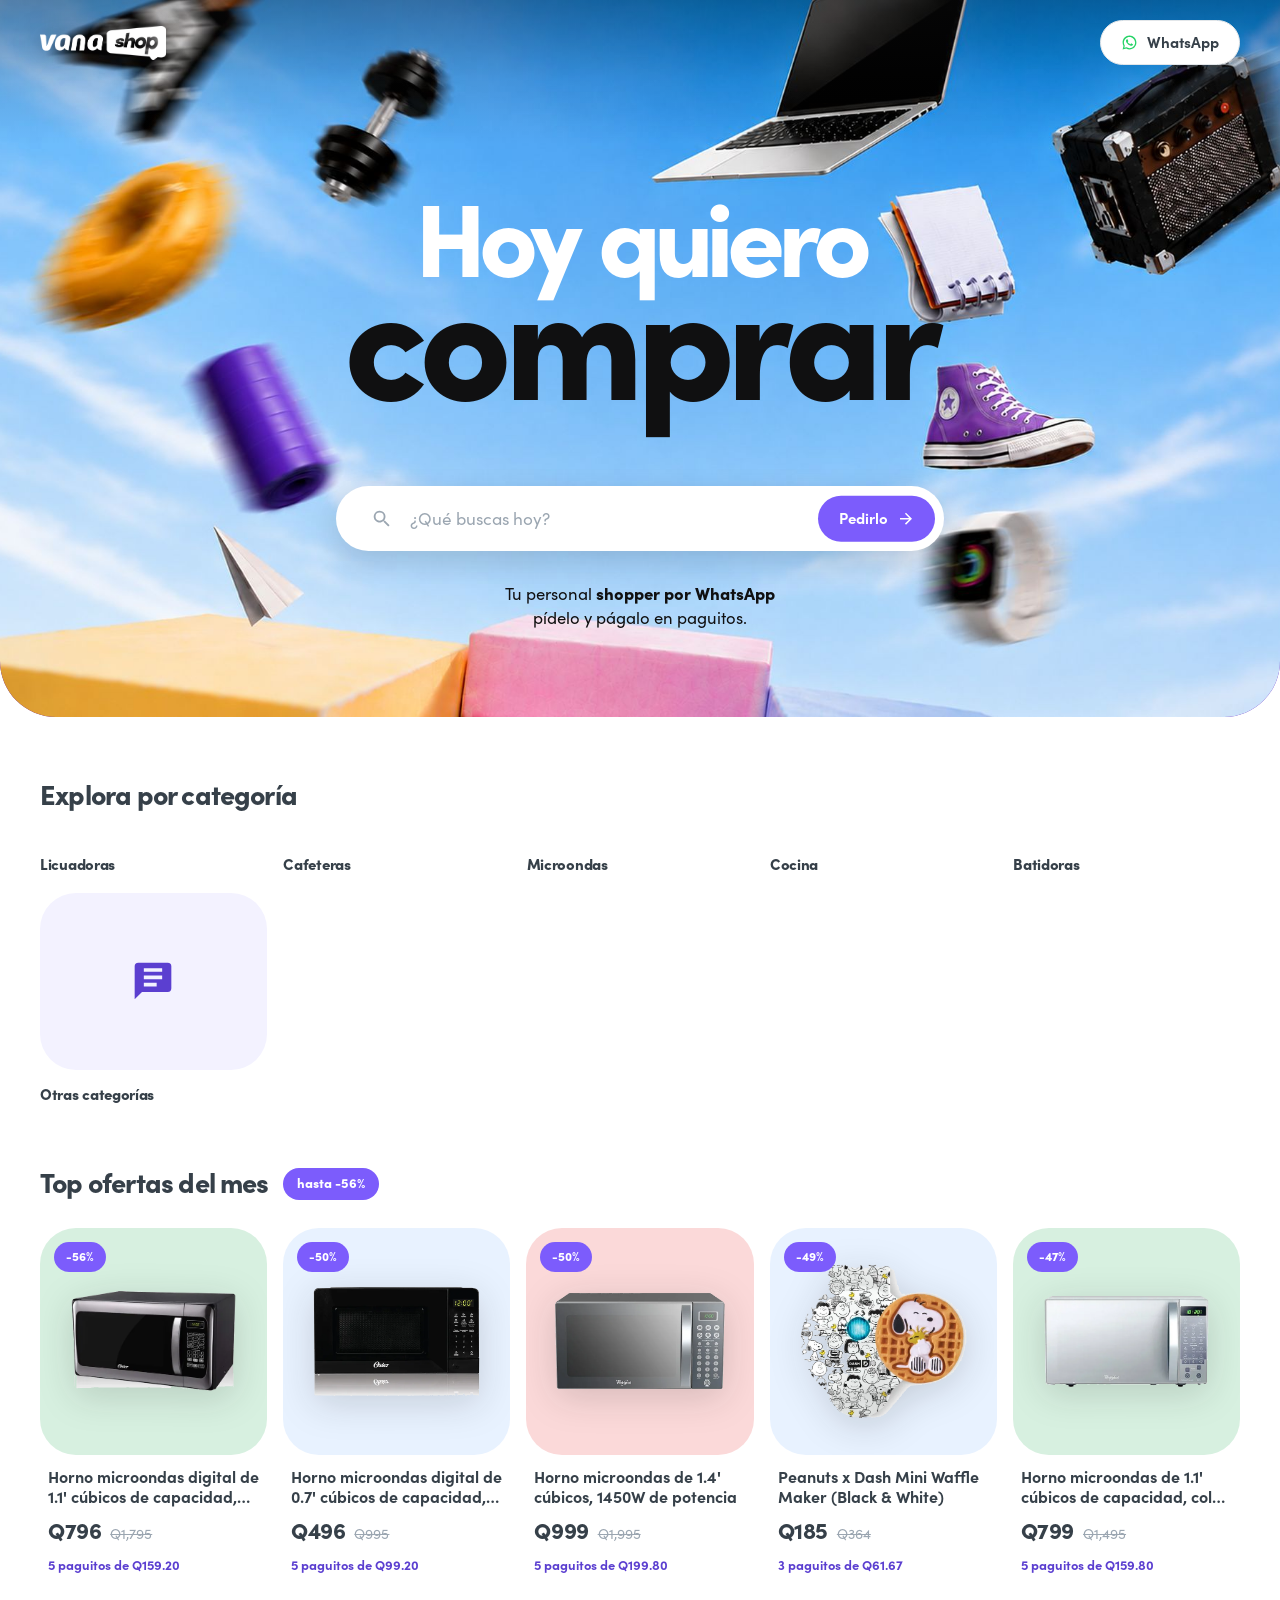
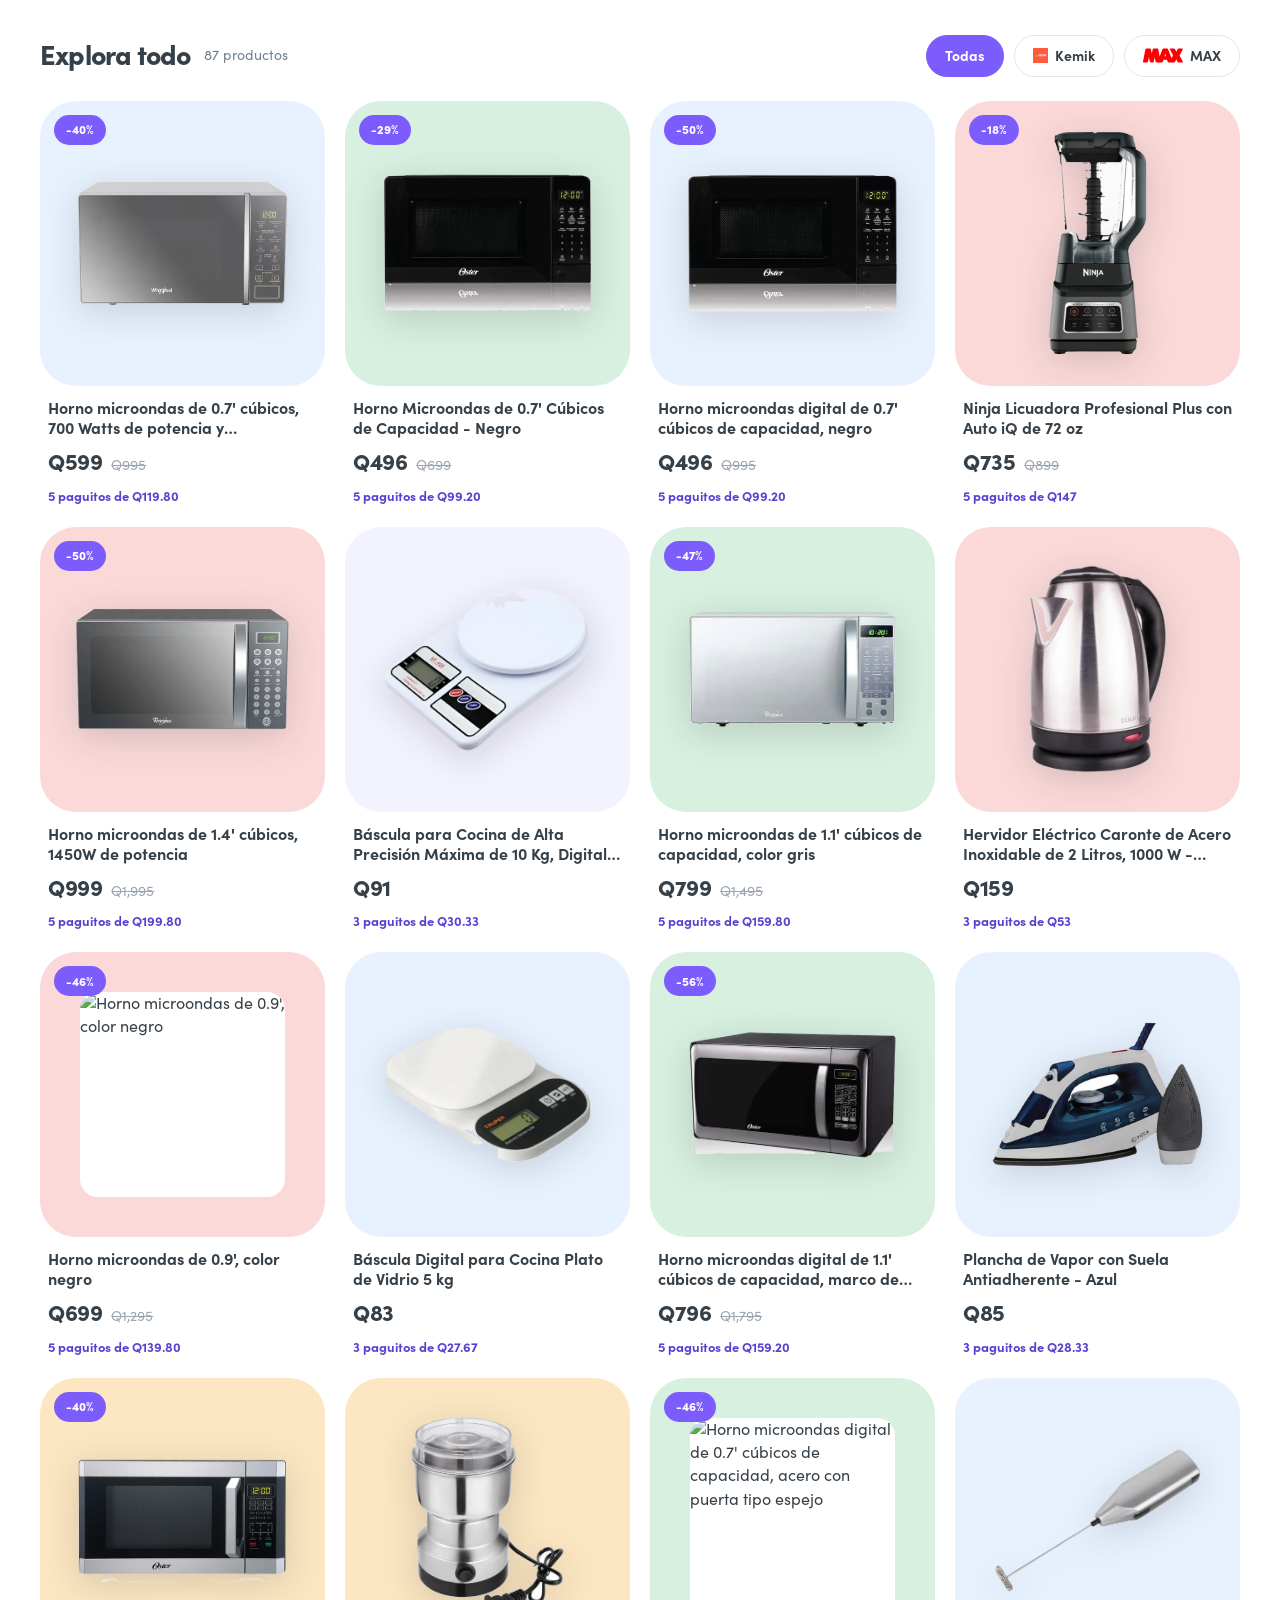
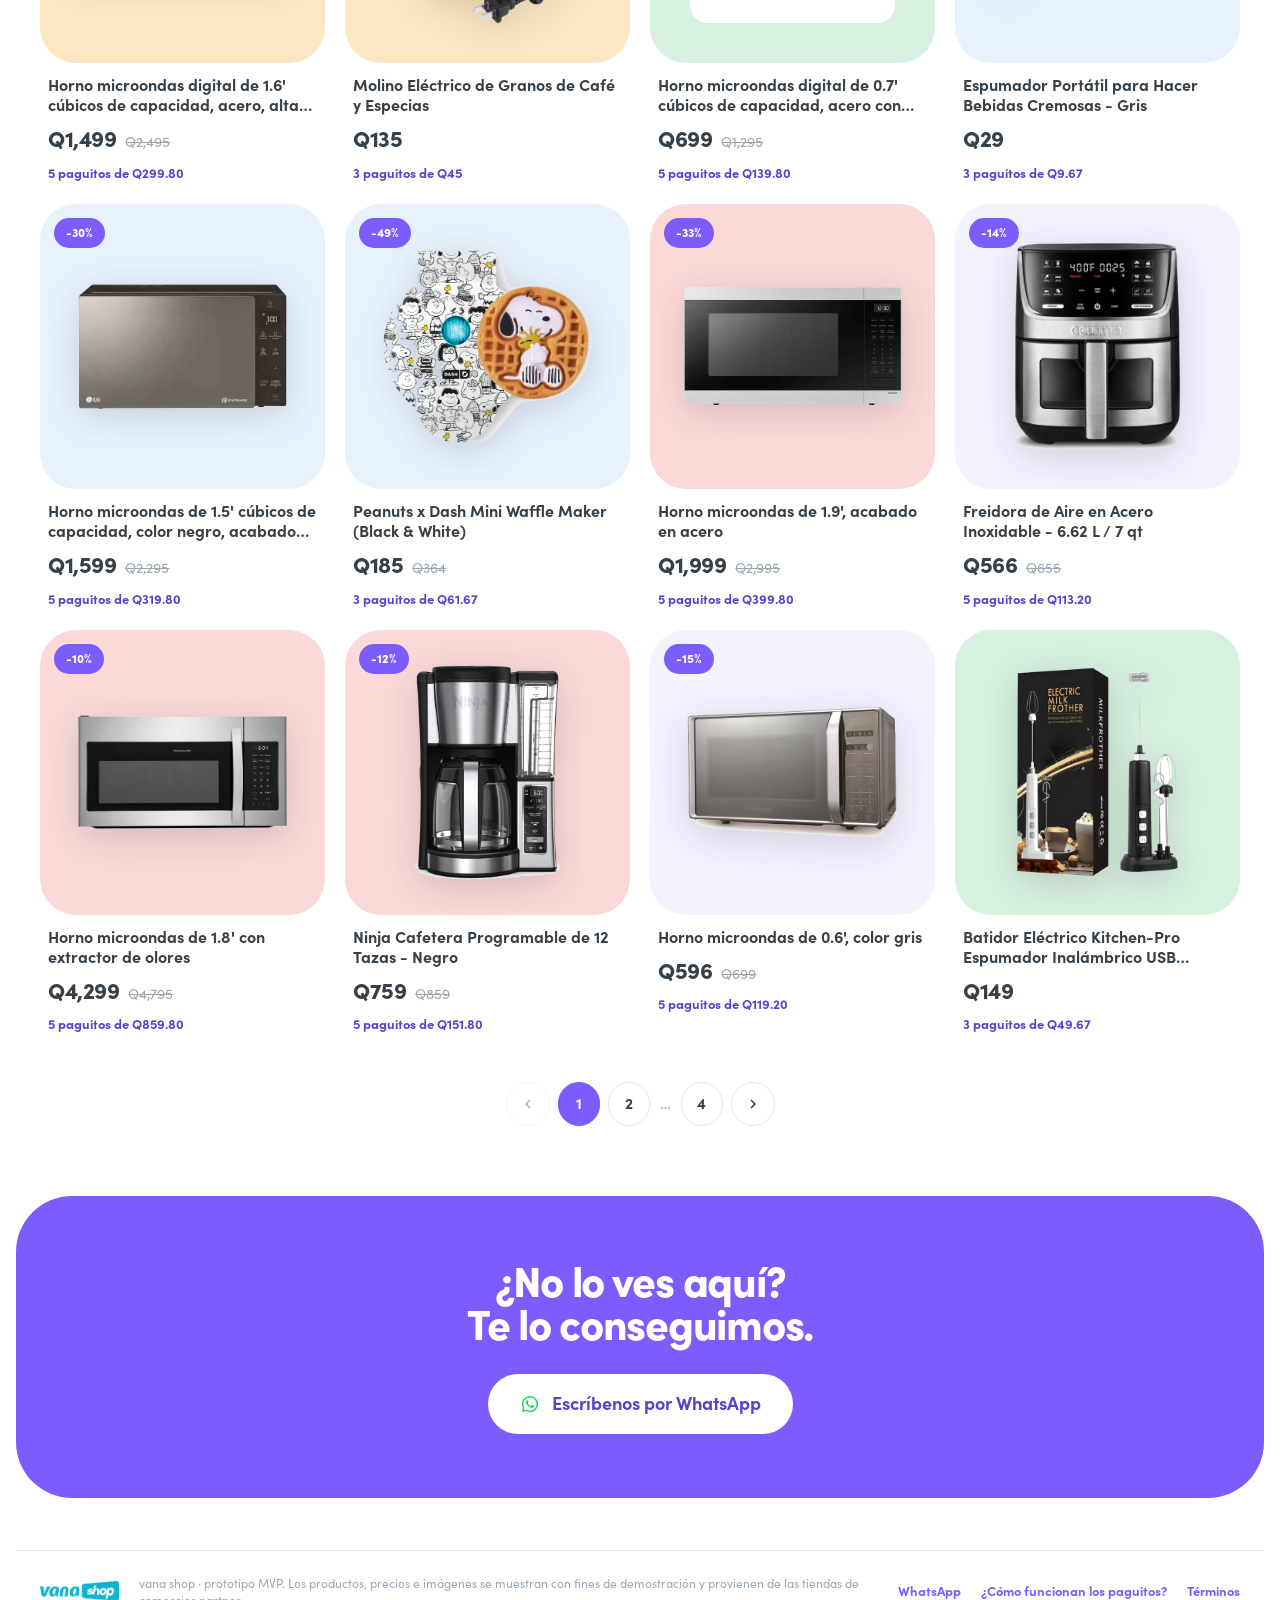
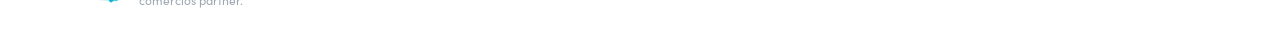
==== index.html @ 1b871270 "Titular anclado a la foto: sin choques con los objetos flotantes" ====
<!doctype html>
<html lang="es">
<head>
  <meta charset="utf-8">
  <meta name="viewport" content="width=device-width, initial-scale=1">
  <title>vana shop — pide lo que quieras, paga por WhatsApp</title>
  <meta name="description" content="Tu personal shopper por WhatsApp. Pide productos de las mejores tiendas y págalos en paguitos con vana pay, sin salir del chat.">
  <meta name="theme-color" content="#5101BC">
  <link rel="canonical" href="https://shop.vana.gt/">
  <meta property="og:type" content="website">
  <meta property="og:site_name" content="vana shop">
  <meta property="og:locale" content="es_GT">
  <meta property="og:url" content="https://shop.vana.gt/">
  <meta property="og:title" content="vana shop — pide lo que quieras, paga por WhatsApp">
  <meta property="og:description" content="Tu personal shopper por WhatsApp. Pide lo que quieras de las mejores tiendas y págalo en 3 o 5 paguitos con vana pay.">
  <meta property="og:image" content="https://shop.vana.gt/assets/img/social-share.jpg?v=1">
  <meta property="og:image:type" content="image/jpeg">
  <meta property="og:image:width" content="1200">
  <meta property="og:image:height" content="628">
  <meta property="og:image:alt" content="vana shop">
  <meta name="twitter:card" content="summary_large_image">
  <meta name="twitter:title" content="vana shop — pide lo que quieras, paga por WhatsApp">
  <meta name="twitter:description" content="Tu personal shopper por WhatsApp. Pide lo que quieras de las mejores tiendas y págalo en 3 o 5 paguitos con vana pay.">
  <meta name="twitter:image" content="https://shop.vana.gt/assets/img/social-share.jpg?v=1">

  <link rel="icon" type="image/png" sizes="32x32" href="assets/img/favicon-32.png">
  <link rel="apple-touch-icon" href="assets/img/favicon-180.png">
  <link rel="preload" as="image" href="assets/img/hero-sky.jpg" imagesrcset="assets/img/hero-sky-sm.jpg 900w, assets/img/hero-sky.jpg 1800w, assets/img/hero-sky-2x.jpg 2800w" imagesizes="100vw">
  <link rel="stylesheet" href="assets/css/styles.css?v=62">
</head>
<body>

<svg width="0" height="0" style="position:absolute" aria-hidden="true"><defs>
  <symbol id="i-wa" viewBox="0 0 32 32"><path d="M16 3C8.8 3 3 8.8 3 16c0 2.3.6 4.5 1.7 6.4L3 29l6.8-1.8C11.6 28.4 13.8 29 16 29c7.2 0 13-5.8 13-13S23.2 3 16 3zm0 23.6c-2 0-3.9-.5-5.5-1.5l-.4-.2-4 1 1.1-3.9-.3-.4A10.5 10.5 0 0 1 5.5 16C5.5 10.2 10.2 5.5 16 5.5S26.5 10.2 26.5 16 21.8 26.6 16 26.6zm5.8-7.9c-.3-.2-1.9-.9-2.2-1-.3-.1-.5-.2-.7.2-.2.3-.8 1-1 1.2-.2.2-.4.2-.7.1-.3-.2-1.4-.5-2.6-1.6-1-.9-1.6-1.9-1.8-2.2-.2-.3 0-.5.1-.7l.5-.6c.2-.2.2-.3.3-.5.1-.2.1-.4 0-.6l-1-2.4c-.3-.6-.5-.5-.7-.6h-.6c-.2 0-.6.1-.9.4-.3.3-1.1 1.1-1.1 2.7s1.2 3.1 1.3 3.3c.2.2 2.3 3.5 5.5 4.9.8.3 1.4.5 1.8.7.8.2 1.5.2 2 .1.6-.1 1.9-.8 2.2-1.5.3-.7.3-1.4.2-1.5z"/></symbol>
  <symbol id="i-search" viewBox="0 0 24 24"><path d="M15.5 14h-.79l-.28-.27a6.5 6.5 0 1 0-.7.7l.27.28v.79l5 5 1.5-1.5-5-5zm-6 0A4.5 4.5 0 1 1 14 9.5 4.5 4.5 0 0 1 9.5 14z"/></symbol>
  <symbol id="i-arrow-r" viewBox="0 0 24 24"><path d="M12 4l-1.4 1.4L16.2 11H4v2h12.2l-5.6 5.6L12 20l8-8z"/></symbol>
  <symbol id="i-chev-l" viewBox="0 0 24 24"><path d="M15.4 7.4L14 6l-6 6 6 6 1.4-1.4L10.8 12z"/></symbol>
  <symbol id="i-chev-r" viewBox="0 0 24 24"><path d="M8.6 16.6L10 18l6-6-6-6-1.4 1.4L13.2 12z"/></symbol>
  <symbol id="i-close" viewBox="0 0 24 24"><path d="M19 6.4L17.6 5 12 10.6 6.4 5 5 6.4 10.6 12 5 17.6 6.4 19 12 13.4 17.6 19 19 17.6 13.4 12z"/></symbol>
  <symbol id="i-filter" viewBox="0 0 24 24"><path d="M3 5h18v2.2l-6.6 6.6V21l-4.8-2.6v-4.6L3 7.2z"/></symbol>
  <symbol id="i-help" viewBox="0 0 24 24"><path d="M12 2a10 10 0 100 20 10 10 0 000-20zm1 17h-2v-2h2zm2.1-7.7l-.9.9c-.7.7-1.2 1.3-1.2 2.8h-2v-.5c0-1.1.4-2.1 1.2-2.8l1.2-1.3c.4-.3.6-.8.6-1.4a2 2 0 10-4 0H8a4 4 0 118 0c0 .9-.4 1.7-.9 2.3z"/></symbol>
  <symbol id="i-chat" viewBox="0 0 24 24"><path d="M20 2H4a2 2 0 00-2 2v18l4-4h14a2 2 0 002-2V4a2 2 0 00-2-2zM7 9h10v2H7zm0 4h7v2H7zm0-8h10v2H7z"/></symbol>
</defs></svg>

<header class="hdr over">
  <div class="wrap">
    <a class="brand" href="index.html" aria-label="vana shop">
      <img src="assets/img/logo-shop-white.png" alt="vana shop" width="355" height="96">
    </a>
    <a class="hdr-cta" id="ctaChat" href="#" target="_blank" rel="noopener">
      <svg class="ico"><use href="#i-wa"/></svg><span>WhatsApp</span>
    </a>
  </div>
</header>

<section class="hero">
  <img class="hero-bg" src="assets/img/hero-sky.jpg"
       srcset="assets/img/hero-sky-sm.jpg 900w, assets/img/hero-sky.jpg 1800w, assets/img/hero-sky-2x.jpg 2800w"
       sizes="100vw" alt="" fetchpriority="high">
  <div class="hero-in wrap">
    <h1><span>Hoy quiero</span><em>comprar</em></h1>
    <div class="askrow">
      <label class="askfield">
        <svg class="ico"><use href="#i-search"/></svg>
        <input id="search" type="search" placeholder="¿Qué buscas hoy?" aria-label="Buscar productos">
      </label>
      <a class="askbtn" id="askBtn" href="#" role="button">
        <span>Pedirlo</span><svg class="ico"><use href="#i-arrow-r"/></svg>
      </a>
    </div>
    <p class="hero-sub">Tu personal <b>shopper por WhatsApp</b><br>pídelo y págalo en paguitos.</p>
    <button class="howlink" id="howOpen" type="button"><svg class="ico"><use href="#i-help"/></svg>¿Cómo funciona?</button>
  </div>
</section>

<section class="section wrap" id="secCats">
  <div class="section-head"><h2>Explora por categoría</h2></div>
  <div class="cats" id="cats"></div>
</section>

<section class="section wrap" id="secTop">
  <div class="section-head">
    <h2>Top ofertas del mes</h2>
    <span class="hpill" id="topPill"></span>
  </div>
  <div class="toprow" id="topRow"></div>
</section>

<section class="section wrap" id="catalogo">
  <div class="section-head">
    <h2>Explora todo</h2>
    <span class="count" id="count"></span>
    <div class="filters">
      <div class="filterbar">
        <button class="fbtn" id="filterToggle" type="button" aria-expanded="false" aria-controls="chiprows">
          <svg class="ico"><use href="#i-filter"/></svg><span>Filtros</span><b class="fbtn-n" id="fCount" hidden></b>
        </button>
      </div>
      <div id="chiprows">
        <div class="chiprow" id="catChips"></div>
        <div class="chiprow" id="storeChips"></div>
      </div>
    </div>
  </div>
  <div class="grid" id="grid"></div>
  <nav class="pager" id="pager" aria-label="Paginación de productos"></nav>
</section>

<section class="ctaband wrap">
  <h2>¿No lo ves aquí?<br>Te lo conseguimos.</h2>
  <a class="ctabtn" id="bandWa" href="#" target="_blank" rel="noopener">
    <svg class="ico"><use href="#i-wa"/></svg>Escríbenos por WhatsApp
  </a>
</section>

<div class="modal" id="howModal" hidden>
  <div class="modal-card" role="dialog" aria-modal="true" aria-labelledby="howTitle">
    <div class="modal-head">
      <h3 id="howTitle">Cómo funciona</h3>
      <button class="sheet-x" id="howClose" type="button" aria-label="Cerrar">
        <svg class="ico"><use href="#i-close"/></svg>
      </button>
    </div>
    <ol class="howsteps">
      <li><b>1</b><div><strong>Elige un producto</strong><span>Del catálogo o pídenos cualquier otro.</span></div></li>
      <li><b>2</b><div><strong>Escríbenos por WhatsApp</strong><span>Un personal shopper te confirma precio y entrega.</span></div></li>
      <li><b>3</b><div><strong>Paga en paguitos</strong><span>3 o 5 pagos quincenales con vana pay, sin salir del chat.</span></div></li>
    </ol>
    <a class="wabtn" id="howWa" href="#" target="_blank" rel="noopener">
      <svg class="ico"><use href="#i-wa"/></svg>Empezar por WhatsApp
    </a>
  </div>
</div>

<footer class="footer">
  <div class="wrap">
    <img class="f-logo" src="assets/img/logo-shop.png" alt="vana shop" width="346" height="96">
    <span class="legal">vana shop · prototipo MVP. Los productos, precios e imágenes se muestran con fines de demostración y provienen de las tiendas de comercios partner.</span>
    <nav>
      <a id="footWa" href="#" target="_blank" rel="noopener">WhatsApp</a>
      <a href="#" id="howOpen2">¿Cómo funcionan los paguitos?</a>
      <a href="#">Términos</a>
    </nav>
  </div>
</footer>

<script src="assets/js/config.js?v=62"></script>
<script src="assets/js/embed-height.js?v=62"></script>
<script src="assets/js/catalog.js?v=62"></script>
</body>
</html>
---- assets/css/styles.css ----
/* ============================================================
   vana shop — storefront
   Diseño: Figma "vanashop-design" (nodo 49:1553), equipo de diseño de vana.

   El acento es MORADO (#7C5CFC / #5B3FD0 / #5101BC), no el turquesa de
   vana pay: así lo definió el diseño. El turquesa sigue vivo en el logo a
   color, que es el que va sobre fondo claro.

   Sofia Pro se sirve como webfont (subset latino → woff2, ~19 KB por peso)
   para que mobile se vea igual que desktop. Tres pesos:
   400 texto · 700 labels/botones · 900 display, precios y títulos de sección.
   ============================================================ */
@font-face{font-family:"Sofia Pro"; src:url("../fonts/SofiaPro-Regular.woff2") format("woff2");
  font-weight:400; font-style:normal; font-display:swap}
@font-face{font-family:"Sofia Pro"; src:url("../fonts/SofiaPro-Bold.woff2") format("woff2");
  font-weight:700; font-style:normal; font-display:swap}
@font-face{font-family:"Sofia Pro"; src:url("../fonts/SofiaPro-Black.woff2") format("woff2");
  font-weight:900; font-style:normal; font-display:swap}

:root{
  /* acento morado del diseño */
  --pur:#7C5CFC; --pur-120:#5B3FD0; --pur-deep:#5101BC; --pur-10:#F3F2FF;

  /* pasteles de las cards; se rotan por producto */
  --t1:#F3F2FF; --t2:#FCE7C2; --t3:#D7F0E0; --t4:#E8F2FF; --t5:#FBD9D9;

  /* neutrales del vana Design System */
  --n0:#FFFFFF; --n10:#F6F8FB; --n30:#E2E6E9; --n50:#C6CCD3;
  --n60:#9BA6B1; --n70:#708090; --n80:#56636E; --n100:#364049;
  --ink:#101011;
  --wa:#25D366;

  --r-card:36px; --r-band:56px; --r-md:14px; --r-pill:999px;
  --sh-card:0 1px 2px rgba(54,64,73,.08), 0 8px 24px rgba(81,1,188,.06);
  --sh-pur:0 6px 16px rgba(124,92,252,.34);

  --font-sans:"Sofia Pro",-apple-system,"Avenir Next","Helvetica Neue",Arial,sans-serif;
  --maxw:1248px;
  --hdr-h:85px;
}

*{box-sizing:border-box}
html,body{margin:0}
body{background:var(--n0); color:var(--n100); font-family:var(--font-sans);
  -webkit-font-smoothing:antialiased; -moz-osx-font-smoothing:grayscale; line-height:1.45}
a{color:var(--pur-120); text-decoration:none}
img{display:block; max-width:100%}
button,input,select{font-family:inherit}
h1,h2,h3{color:var(--n100); margin:0}
.wrap{max-width:var(--maxw); margin:0 auto; padding-inline:24px}
.ico{width:1em; height:1em; fill:currentColor; flex:none; display:block}

/* ---------- Header ----------
   Dos variantes. `.hdr.over` va encima del hero, sin fondo, con el logo
   blanco recortado contra la foto — así está en el diseño. En páginas sin
   hero (la PDP) el header es normal y sólido: en absoluto se le montaba
   encima al contenido. */
.hdr{position:relative; z-index:40; height:var(--hdr-h);
  background:var(--n0); border-bottom:1px solid var(--n30)}
.hdr.over{position:absolute; top:0; left:0; right:0;
  background:transparent; border-bottom:0}
.hdr .wrap{display:flex; align-items:center; height:100%; gap:16px; position:relative; z-index:2}
.brand{flex:none; display:block}
.brand img{height:34px; width:auto}
.hdr.over .brand img{filter:drop-shadow(0 2px 12px rgba(16,16,17,.5))}
.hdr-cta{margin-left:auto; flex:none; display:inline-flex; align-items:center; gap:9px;
  height:45px; padding:0 20px; border-radius:var(--r-pill);
  background:var(--n0); border:1px solid var(--n30); color:var(--n100);
  font-size:15px; font-weight:700; transition:transform .15s, box-shadow .15s}
/* Sin hero detrás, la pastilla blanca sobre blanco desaparece. */
.hdr:not(.over) .hdr-cta{background:var(--pur); border-color:var(--pur); color:var(--n0)}
.hdr:not(.over) .hdr-cta:hover{background:var(--pur-120); color:var(--n0)}
.hdr:not(.over) .hdr-cta .ico{color:var(--n0)}
.hdr-cta:hover{color:var(--n100); transform:translateY(-1px); box-shadow:0 6px 16px rgba(54,64,73,.16)}
.hdr-cta .ico{font-size:17px; color:var(--wa)}

/* ---------- Hero ----------
   Foto a sangre con las esquinas inferiores redondeadas. Las medidas van en vw
   porque el diseño está hecho a 1920 y así conserva sus proporciones a
   cualquier ancho en vez de romperse fuera del breakpoint. */
.hero{
  /* Geometría de la portada, tomada del Figma:
       --alto-hero  tres topes. 56vw mantiene la proporción del diseño; 900px
                    evita que crezca de más en monitores anchos; 78vh es el que
                    importa: sin él, en un portátil ocupaba toda la pantalla.
       --alto-foto  alto que tendría la foto completa (1938×1079 → 1.796).
       --recorte    fracción que se recorta de arriba (object-position).
       --y-titular  dónde empieza el titular DENTRO de la foto: 284/1079.

     El titular se ancla a la foto, no al fondo del hero. Anclado abajo se
     corría ~40px hacia abajo respecto del diseño y se topaba con la laptop,
     el bloc y el tenis; en el Figma cae en la franja de cielo limpio. */
  --alto-hero:min(56vw,900px,82vh);
  --alto-foto:55.676vw;
  --recorte:.42;
  --y-titular:.2632;
  --esc:1;          /* escala del hero; baja en pantallas de poco alto */

  position:relative; background:var(--pur-deep);
  border-radius:0 0 var(--r-band) var(--r-band); overflow:hidden;
  min-height:var(--alto-hero); display:flex; align-items:flex-start}
/* Velo suave arriba: el logo blanco cae sobre la parte más cargada de la foto
   (la guitarra borrosa) y se perdía. Solo afecta la franja del header. */
.hero::before{content:""; position:absolute; top:0; left:0; right:0;
  height:calc(var(--hdr-h) + 60px); z-index:1; pointer-events:none;
  background:linear-gradient(to bottom, rgba(16,16,17,.34), rgba(16,16,17,.10) 55%, transparent)}
.hero-bg{position:absolute; inset:0; width:100%; height:100%; object-fit:cover;
  object-position:center calc(var(--recorte) * 100%)}
.hero-in{position:relative; z-index:2; width:100%; text-align:center;
  /* borde superior de la foto + el 26.32% de su alto */
  padding-top:calc((var(--alto-hero) - var(--alto-foto)) * var(--recorte)
                   + var(--alto-foto) * var(--y-titular));
  padding-bottom:calc(clamp(28px,4.2vw,80px) * var(--esc))}

/* En pantallas de poco alto la composición del Figma no cabe (necesita ~82vh
   y muchos portátiles no llegan). Se reduce la tipografía del hero, lo que
   además le da más aire al titular frente a los objetos que flotan. */
@media (min-width:641px) and (max-height:880px){ .hero{--esc:.88} }
@media (min-width:641px) and (max-height:740px){ .hero{--esc:.80} }

/* Un line-height de .71 (el que sale de las cajas del Figma) hacía que la caja
   mintiera: la tinta de "comprar" se salía ~50px por abajo y quedaba pegada al
   buscador aunque el margen dijera otra cosa. Con line-height 1 la caja es
   honesta y la separación entre líneas la fija el margen negativo.
   El -.19em sale del Figma: líneas base a 172.35px, con la de arriba a
   153.58px y la de abajo a 241.58px. */
.hero h1{font-weight:900; color:var(--n0);
  margin:0 0 calc(clamp(30px,5vw,96px) * var(--esc))}
/* El tracking del Figma (-9.66px) es absoluto, así que en em NO es el mismo para
   las dos líneas: sobre 153.58px son -.063em y sobre 241.58px, -.04em. Va bastante
   más cerrado que eso porque en pantalla se leía suelto.
   El word-spacing es necesario: letter-spacing también encoge el espacio entre
   palabras, y sin compensarlo "Hoy quiero" se leía "Hoyquiero". */
.hero h1 span{display:block; font-size:calc(clamp(38px,8vw,154px) * var(--esc)); line-height:1;
  letter-spacing:-.07em; word-spacing:.07em}
.hero h1 em{display:block; font-style:normal; color:var(--ink);
  font-size:calc(clamp(58px,12.6vw,242px) * var(--esc)); line-height:1; margin-top:-.19em;
  letter-spacing:-.05em}

/* buscador: pastilla blanca con el botón morado adentro */
.askrow{position:relative; margin:0 auto; width:calc(min(47.5vw,912px) * var(--esc));
  min-width:min(100%,340px)}
.askfield{display:flex; align-items:center; gap:clamp(10px,1.2vw,22px);
  background:var(--n0); border-radius:var(--r-pill);
  height:calc(clamp(58px,5.05vw,97px) * var(--esc)); padding-left:clamp(18px,2.7vw,52px);
  padding-right:clamp(70px,10vw,196px); box-shadow:0 10px 30px rgba(16,16,17,.14)}
.askfield .ico{font-size:clamp(20px,1.7vw,32px); color:var(--n60)}
.askfield input{flex:1; min-width:0; border:0; background:transparent; outline:none;
  font-size:clamp(15px,1.34vw,26px); color:var(--n100)}
.askfield input::placeholder{color:var(--n60); font-weight:400; opacity:1}
.askbtn{position:absolute; top:50%; transform:translateY(-50%);
  right:clamp(6px,.7vw,14px); display:inline-flex; align-items:center; justify-content:center;
  gap:9px; height:clamp(46px,3.65vw,70px); padding:0 clamp(16px,1.6vw,30px);
  border-radius:var(--r-pill); background:var(--pur); color:var(--n0);
  font-size:clamp(15px,1.12vw,22px); font-weight:700; transition:background .15s}
.askbtn:hover{background:var(--pur-120); color:var(--n0)}
.askbtn .ico{font-size:clamp(18px,1.4vw,27px)}

.hero-sub{margin:calc(clamp(18px,2.4vw,46px) * var(--esc)) auto 0; max-width:34ch;
  font-size:calc(clamp(15px,1.3vw,25px) * var(--esc)); line-height:1.45; color:var(--ink)}
.hero-sub b{font-weight:900}

/* "¿Cómo funciona?" — solo mobile; en desktop el hero tiene aire de sobra.
   Va como pastilla clara y no como texto suelto: cae sobre la parte baja de la
   foto, que es clara y de color variable, y en blanco se perdía. */
.howlink{display:none; cursor:pointer; font-family:inherit;
  align-items:center; gap:7px; height:38px; padding:0 18px;
  border:0; border-radius:var(--r-pill);
  background:rgba(255,255,255,.92); color:var(--n100);
  font-size:14px; font-weight:700; backdrop-filter:blur(6px);
  box-shadow:0 2px 10px rgba(16,16,17,.14)}
.howlink .ico{font-size:16px; color:var(--pur)}

/* ---------- Secciones ---------- */
.section{padding-top:clamp(40px,4.6vw,88px)}
.section-head{display:flex; align-items:center; gap:14px; flex-wrap:wrap;
  margin-bottom:clamp(20px,1.9vw,36px)}
.section-head h2{font-size:clamp(24px,2.1vw,40px); font-weight:900; letter-spacing:-.03em}
.hpill{display:inline-flex; align-items:center; height:32px; padding:0 14px;
  border-radius:var(--r-pill); background:var(--pur); color:var(--n0);
  font-size:13px; font-weight:900}
.count{font-size:14px; color:var(--n70)}

/* ---------- Categorías ---------- */
.cats{display:grid; grid-template-columns:repeat(5,1fr); gap:clamp(12px,1.3vw,24px)}
.cat{border:0; background:transparent; padding:0; cursor:pointer; text-align:left;
  display:flex; flex-direction:column; gap:14px; font-family:inherit}
.cat-ico{display:block; position:relative; aspect-ratio:243/190; border-radius:var(--r-card);
  background:var(--tint,var(--t1)); overflow:hidden; transition:transform .18s}
.cat:hover .cat-ico{transform:translateY(-3px)}
.cat-ico img{position:absolute; inset:12%; width:76%; height:76%; object-fit:contain;
  margin:auto; filter:drop-shadow(0 6px 14px rgba(16,16,17,.14))}
.cat-n{font-size:clamp(15px,1vw,19px); font-weight:900; letter-spacing:-.02em; color:var(--n100)}
.cat-c{display:none}
.cat-ask .cat-ico{display:flex; align-items:center; justify-content:center;
  background:var(--pur-10); color:var(--pur-120); font-size:44px}

/* ---------- Cards de producto ---------- */
.grid{display:grid; grid-template-columns:repeat(4,1fr); gap:clamp(14px,1.6vw,20px);
  padding-bottom:8px}
.toprow{display:grid; grid-template-columns:repeat(5,1fr); gap:clamp(12px,1.3vw,16px)}

.card{position:relative; display:flex; flex-direction:column; gap:12px; color:inherit}
.card-img{position:relative; aspect-ratio:1/1; border-radius:var(--r-card);
  background:var(--tint,var(--t1)); overflow:hidden; transition:transform .18s}
.card:hover .card-img{transform:translateY(-3px)}
.card-img img{position:absolute; inset:11%; width:78%; height:78%; object-fit:contain;
  margin:auto; filter:drop-shadow(0 8px 18px rgba(16,16,17,.16))}
/* Las 2 fotos que no tenían fondo blanco no se pudieron recortar: van dentro de
   un recuadro blanco para que no se vea el borde recto sobre el pastel. */
.card-img img.raw{inset:14%; width:72%; height:72%; border-radius:18px;
  object-fit:cover; background:var(--n0); filter:none}
.card-badge{position:absolute; top:14px; left:14px; z-index:2;
  display:inline-flex; align-items:center; height:30px; padding:0 12px;
  border-radius:var(--r-pill); background:var(--pur); color:var(--n0);
  font-size:12px; font-weight:900}
.card-body{display:flex; flex-direction:column; gap:9px; padding-inline:8px}
.card-name{font-size:16px; font-weight:700; line-height:1.25; color:var(--n100)}
.card-name span{display:-webkit-box; -webkit-line-clamp:2; -webkit-box-orient:vertical;
  overflow:hidden}
.card-price{display:flex; align-items:baseline; gap:9px; flex-wrap:wrap}
.card-price b{font-size:22px; font-weight:900; letter-spacing:-.02em}
.card-price s{font-size:14px; font-weight:400; color:var(--n60)}
.card-pag{font-size:13px; font-weight:700; color:var(--pur-120)}
.card-store{display:none}

/* ---------- Chips de tienda / categoría ---------- */
.filters{display:flex; align-items:center; gap:10px; margin-left:auto}
.chiprow{display:flex; gap:10px; overflow-x:auto; scrollbar-width:none}
.chiprow::-webkit-scrollbar{display:none}
.chiprow-l{display:none}
.chip{flex:none; display:inline-flex; align-items:center; gap:7px; height:42px;
  padding:0 18px; border-radius:var(--r-pill); background:var(--n0);
  border:1px solid var(--n30); color:var(--n100); font-size:14px; font-weight:700;
  cursor:pointer; white-space:nowrap; transition:border-color .15s, background .15s, color .15s}
.chip:hover{border-color:var(--pur)}
.chip.on{background:var(--pur); border-color:var(--pur); color:var(--n0)}
.chip img{height:15px; width:auto}
.chip-e{font-size:15px; line-height:1}
#catChips{display:none}

/* botón Filtros (mobile) */
.filterbar{display:none; align-items:center; gap:12px; width:100%}
.fbtn{display:inline-flex; align-items:center; gap:8px; height:42px; padding:0 18px;
  border-radius:var(--r-pill); background:var(--n0); border:1px solid var(--n30);
  color:var(--n100); font-family:inherit; font-size:14px; font-weight:700; cursor:pointer}
.fbtn.on{border-color:var(--pur); color:var(--pur-120)}
.fbtn .ico{font-size:17px}
.fbtn-n{min-width:19px; height:19px; padding:0 5px; border-radius:var(--r-pill);
  background:var(--pur); color:var(--n0); font-size:11px; font-weight:900;
  display:inline-flex; align-items:center; justify-content:center}
.fbtn-n[hidden]{display:none}
.fcount{margin-left:auto; font-size:13px; color:var(--n70)}

/* ---------- Paginación ---------- */
.pager{display:flex; justify-content:center; align-items:center; gap:8px;
  padding:clamp(24px,3vw,44px) 0 0}
.pg{min-width:42px; height:44px; padding:0 12px; border-radius:var(--r-pill);
  border:1px solid var(--n30); background:var(--n0); color:var(--n100);
  font-family:inherit; font-size:15px; font-weight:700; cursor:pointer;
  display:inline-flex; align-items:center; justify-content:center; transition:all .15s}
.pg:hover{border-color:var(--pur); color:var(--pur-120)}
.pg.on{background:var(--pur); border-color:var(--pur); color:var(--n0)}
.pg[disabled]{opacity:.4; cursor:default}
.pg-gap{color:var(--n60); padding:0 2px}
.pg-nav .ico{font-size:18px}

/* ---------- Banda CTA ---------- */
.ctaband{background:var(--pur); border-radius:var(--r-band); color:var(--n0);
  text-align:center; padding:clamp(40px,5vw,92px) 24px;
  margin-top:clamp(48px,5.5vw,104px)}
.ctaband h2{color:var(--n0); font-size:clamp(28px,3.3vw,64px); font-weight:900;
  letter-spacing:-.03em; line-height:1.02; margin-bottom:clamp(22px,2.2vw,42px)}
.ctabtn{display:inline-flex; align-items:center; gap:12px; height:60px; padding:0 32px;
  border-radius:var(--r-pill); background:var(--n0); color:var(--pur-120);
  font-size:18px; font-weight:700; transition:transform .15s, box-shadow .15s}
.ctabtn:hover{color:var(--pur-120); transform:translateY(-2px); box-shadow:0 10px 24px rgba(16,16,17,.2)}
.ctabtn .ico{font-size:20px; color:var(--wa)}

/* ---------- Footer ---------- */
.footer{margin-top:clamp(40px,4vw,72px); padding-bottom:40px}
.footer .wrap{display:flex; align-items:center; gap:20px; flex-wrap:wrap;
  border-top:1px solid var(--n30); padding-top:24px}
.f-logo{height:22px; width:auto; flex:none}
.legal{font-size:12px; color:var(--n60); flex:1 1 260px}
.footer nav{display:flex; gap:20px; flex-wrap:wrap}
.footer nav a{font-size:13px; font-weight:700; color:var(--pur)}
.footer nav a:hover{color:var(--pur-120)}

/* ---------- Estado vacío ---------- */
.empty{grid-column:1/-1; text-align:center; padding:56px 20px;
  background:var(--pur-10); border-radius:var(--r-card)}
.empty-ico{font-size:40px; color:var(--pur); margin-bottom:12px}
.empty h3{font-size:21px; font-weight:900; margin-bottom:8px}
.empty p{margin:0 0 20px; color:var(--n70)}
.wabtn{display:inline-flex; align-items:center; justify-content:center; gap:10px;
  height:52px; padding:0 26px; border-radius:var(--r-pill); background:var(--pur);
  color:var(--n0); font-size:16px; font-weight:700; transition:background .15s}
.wabtn:hover{background:var(--pur-120); color:var(--n0)}
.wabtn .ico{font-size:19px}

/* ---------- Popup "cómo funciona" ---------- */
.modal{position:fixed; inset:0; z-index:70; background:rgba(16,16,17,.5);
  display:flex; align-items:center; justify-content:center; padding:20px}
.modal[hidden]{display:none}
.modal-card{width:100%; max-width:430px; background:var(--n0); border-radius:32px;
  padding:28px; display:flex; flex-direction:column; gap:24px;
  box-shadow:0 20px 50px rgba(16,16,17,.3)}
.modal-head{display:flex; align-items:center; justify-content:space-between; gap:12px}
.modal-head h3{font-size:22px; font-weight:900; letter-spacing:-.02em}
.sheet-x{width:36px; height:36px; border:0; border-radius:var(--r-pill);
  background:var(--n10); color:var(--n80); cursor:pointer;
  display:flex; align-items:center; justify-content:center}
.sheet-x .ico{font-size:19px}
.howsteps{list-style:none; margin:0; padding:0; display:flex; flex-direction:column; gap:18px}
.howsteps li{display:flex; align-items:flex-start; gap:13px}
.howsteps b{width:27px; height:27px; flex:none; border-radius:var(--r-pill);
  background:var(--pur-10); color:var(--pur-120); display:inline-flex;
  align-items:center; justify-content:center; font-size:13px; font-weight:900}
.howsteps strong{display:block; font-size:15px; font-weight:700}
.howsteps span{display:block; font-size:14px; line-height:1.45; color:var(--n70)}

/* ============================================================
   Página de producto
   ============================================================ */
.pdp-wrap{max-width:var(--maxw); margin:0 auto; padding:28px 24px 72px}
.back{display:inline-flex; align-items:center; gap:8px; font-size:15px; font-weight:700;
  color:var(--n70); margin-bottom:28px}
.back:hover{color:var(--pur-120)}
.back .ico{font-size:18px}
.pdp{display:grid; grid-template-columns:1.05fr .95fr; gap:clamp(28px,3.4vw,64px);
  align-items:start}
.pdp-gal{display:flex; flex-direction:column; gap:14px}
.pdp-main{position:relative; aspect-ratio:1/1; border-radius:var(--r-card);
  background:var(--tint,var(--t1)); overflow:hidden}
.pdp-main img{position:absolute; inset:10%; width:80%; height:80%; object-fit:contain;
  margin:auto; filter:drop-shadow(0 12px 26px rgba(16,16,17,.18))}
.pdp-badge{position:absolute; top:18px; left:18px; display:inline-flex; align-items:center;
  height:34px; padding:0 15px; border-radius:var(--r-pill); background:var(--pur);
  color:var(--n0); font-size:13px; font-weight:900}
.thumbs{display:flex; gap:10px}
.thumbs img{width:76px; height:76px; object-fit:contain; padding:8px; cursor:pointer;
  border-radius:18px; background:var(--n10); border:2px solid transparent}
.thumbs img.on{border-color:var(--pur)}
.pdp-info{display:flex; flex-direction:column; gap:16px}
.pdp-eyebrow{display:flex; align-items:center; gap:9px; font-size:13px; font-weight:700;
  color:var(--n70); text-transform:uppercase; letter-spacing:.04em}
.pdp-eyebrow img{height:16px; width:auto}
.pdp h1{font-size:clamp(24px,2.3vw,36px); font-weight:900; letter-spacing:-.03em; line-height:1.1}
.pdp-disc{font-size:14px; font-weight:900; color:var(--pur-120)}
.pdp-cuota{display:flex; align-items:baseline; gap:7px}
.pdp-cuota b{font-size:clamp(34px,3.2vw,46px); font-weight:900; letter-spacing:-.03em}
.pdp-cuota span{font-size:16px; font-weight:700; color:var(--n70)}
.pdp-tot{font-size:14px; color:var(--n70); margin-top:2px}
.pdp-tot s{margin-right:7px; color:var(--n60)}
.paybox{display:flex; gap:12px; padding:18px; border-radius:22px;
  background:var(--pur-10); color:var(--pur-120)}
.paybox .ico{font-size:22px; flex:none; margin-top:2px}
.paybox p{margin:0; font-size:14px; line-height:1.5; color:var(--n80)}
.paybox b{color:var(--pur-120); font-weight:900}
.buy{display:inline-flex; align-items:center; justify-content:center; gap:11px;
  height:60px; border-radius:var(--r-pill); background:var(--pur); color:var(--n0);
  font-size:18px; font-weight:700; box-shadow:var(--sh-pur); transition:background .15s}
.buy:hover{background:var(--pur-120); color:var(--n0)}
.buy .ico{font-size:21px}
.link-btn{display:block; font-size:15px; font-weight:700; color:var(--pur-120)}
.fineprint{display:flex; align-items:center; gap:9px; font-size:13px; color:var(--n60)}
.fineprint .ico{font-size:16px}
.related{margin-top:clamp(48px,5vw,88px)}
.related h2{font-size:clamp(22px,2.1vw,32px); font-weight:900; letter-spacing:-.03em;
  margin-bottom:24px}

/* ============================================================
   MOBILE — 95% del tráfico.
   Mismo diseño, no una versión recortada: se conservan la foto del hero, el
   titular gigante, los pasteles y el morado. Lo que cambia es la densidad, y
   se mantiene el UX que ya habíamos validado: buscador protagonista, pasos
   dentro del popup, categorías y tiendas dentro de Filtros, paginación.

   Escala vertical: 8 · 12 · 16 · 24 · 32 · 40 · 48
   ============================================================ */
@media (max-width:860px){
  .cats{grid-template-columns:repeat(3,1fr)}
  .toprow{grid-template-columns:repeat(3,1fr)}
  .grid{grid-template-columns:repeat(3,1fr)}
  .pdp{grid-template-columns:1fr; gap:28px}
}

@media (max-width:640px){
  :root{--hdr-h:64px; --r-card:26px; --r-band:34px}
  .wrap{padding-inline:18px}

  /* ---- Header ---- */
  .brand img{height:26px}
  .hdr-cta{height:40px; padding:0 15px; font-size:0; gap:0}
  .hdr-cta .ico{font-size:20px}

  /* ---- Hero ----
     El titular crece en proporción al ancho (a 12.6vw quedaría chico en un
     teléfono) y la foto se recorta más alta para que se vean los productos
     cayendo, que es lo que hace que la portada funcione. */
  /* En mobile el alto lo pone el contenido, así que la foto se recorta por
     ancho y el anclaje proporcional no aplica: vuelve al flujo normal. */
  .hero{min-height:auto; border-radius:0 0 var(--r-band) var(--r-band);
    align-items:flex-end}
  .hero-bg{object-position:center 38%}
  /* El header flota encima (position:absolute), así que el contenido tiene que
     arrancar por debajo de él o el titular se le mete al logo. */
  .hero-in{padding-top:calc(var(--hdr-h) + 26px); padding-bottom:32px}
  .hero h1{margin-bottom:30px}
  .hero h1 span{font-size:12.4vw}
  .hero h1 em{font-size:19.4vw}   /* 21vw tocaba los bordes con "comprar" */

  .askrow{width:100%}
  .askfield{height:58px; padding-left:18px; padding-right:62px; gap:10px}
  .askfield .ico{font-size:20px}
  .askfield input{font-size:16px}   /* 16px evita el zoom automático de iOS */
  .askbtn{right:6px; width:46px; height:46px; padding:0; gap:0}
  .askbtn span{display:none}
  .askbtn .ico{font-size:20px}

  .hero-sub{margin-top:20px; font-size:15px; max-width:30ch}
  .howlink{display:inline-flex; margin-top:18px}

  /* ---- Secciones ---- */
  .section{padding-top:40px}
  .section-head{margin-bottom:16px; gap:10px}
  .section-head h2{font-size:23px}

  /* Categorías y top ofertas: filas scrolleables. El sangrado va SOLO a la
     derecha —ahí comunica que hay más contenido—; a la izquierda arrancan
     alineadas con el título de la sección. */
  .cats, .toprow{display:flex; overflow-x:auto; gap:12px; scrollbar-width:none;
    margin-right:-18px; padding-right:18px; scroll-snap-type:x proximity}
  .cats::-webkit-scrollbar, .toprow::-webkit-scrollbar{display:none}
  .cats > *{flex:0 0 42%; scroll-snap-align:start}
  .toprow > *{flex:0 0 62%; scroll-snap-align:start}
  .cat{gap:10px}
  .cat-n{font-size:14px}

  /* ---- Explora todo ---- */
  /* "Explora todo" en una línea y Filtros pegado a la derecha. `display:contents`
     disuelve .filters para que .filterbar y #chiprows sean hijos directos de la
     fila: así el botón se va al extremo derecho y los chips, al abrirse, bajan a
     su propia línea a todo el ancho. */
  #catalogo .section-head{flex-wrap:wrap; row-gap:14px; gap:12px}
  #catalogo .section-head h2{white-space:nowrap}
  #catalogo .count{display:none}
  .filters{display:contents}
  .filterbar{display:flex; width:auto; margin-left:auto}
  .fcount{display:none}           /* el contador no aporta y apretaba la fila */
  #chiprows{display:none; width:100%; flex-direction:column; gap:10px}
  .filters.open #chiprows{display:flex}
  #catChips{display:flex}
  .chiprow{margin-right:-18px; padding-right:18px}

  .grid{grid-template-columns:repeat(2,1fr); gap:14px}
  .card{gap:10px}
  .card-body{gap:6px; padding-inline:4px}
  .card-name{font-size:14px}
  .card-price b{font-size:19px}
  .card-price s{font-size:13px}
  .card-pag{font-size:12px}
  .card-badge{top:10px; left:10px; height:26px; padding:0 10px; font-size:11px}
    
  .pager{padding-top:28px; gap:6px}
  .pg{min-width:38px; height:40px; padding:0 9px; font-size:14px}

  /* ---- Banda CTA y footer ---- */
  .ctaband{margin-top:48px; padding:36px 22px; border-radius:var(--r-band)}
  .ctabtn{height:54px; padding:0 24px; font-size:16px}
  .footer .wrap{gap:16px}
  .footer nav{gap:16px; width:100%}

  /* ---- Popup ---- */
  .modal{padding:16px}
  .modal-card{padding:24px; gap:20px; border-radius:26px}

  /* ---- PDP ---- */
  .pdp-wrap{padding:20px 18px 56px}
  .back{margin-bottom:20px}
  .thumbs img{width:62px; height:62px}
  .related{margin-top:44px}
  .related .grid{grid-template-columns:repeat(2,1fr)}
}
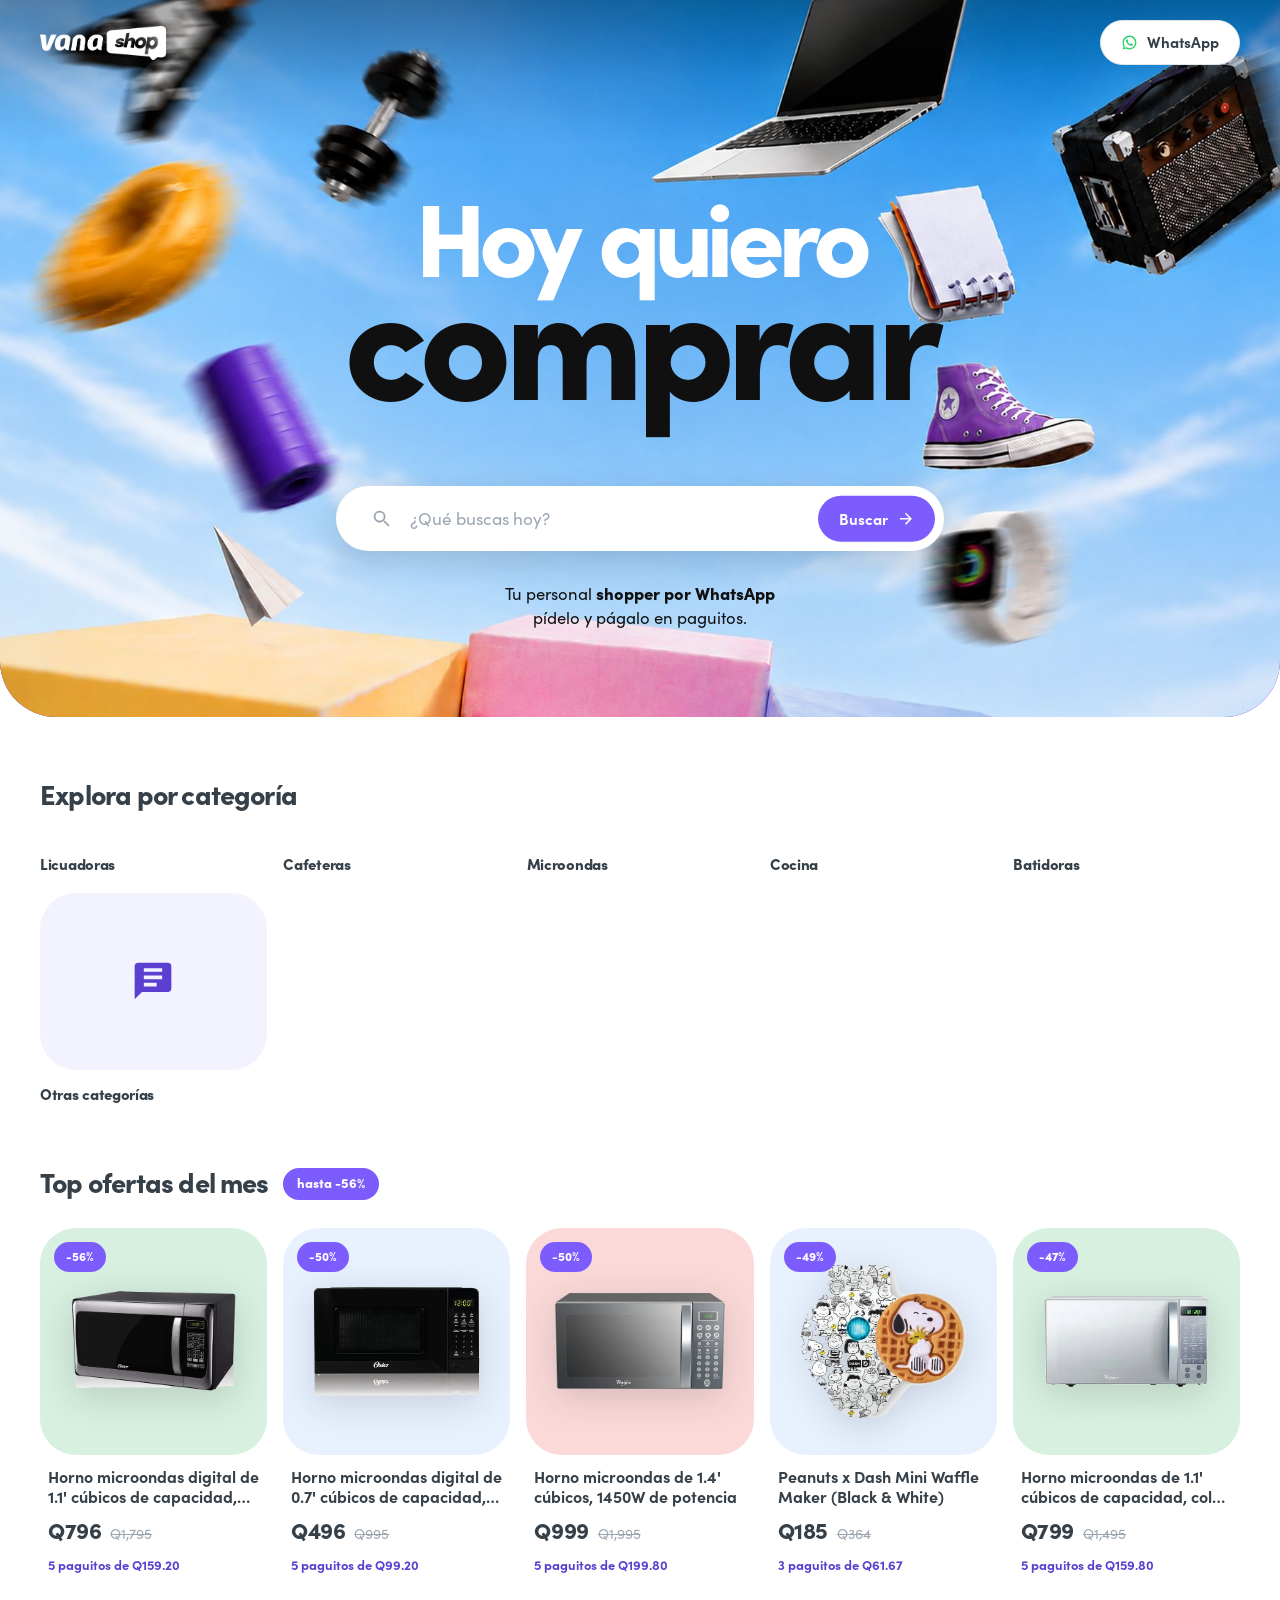
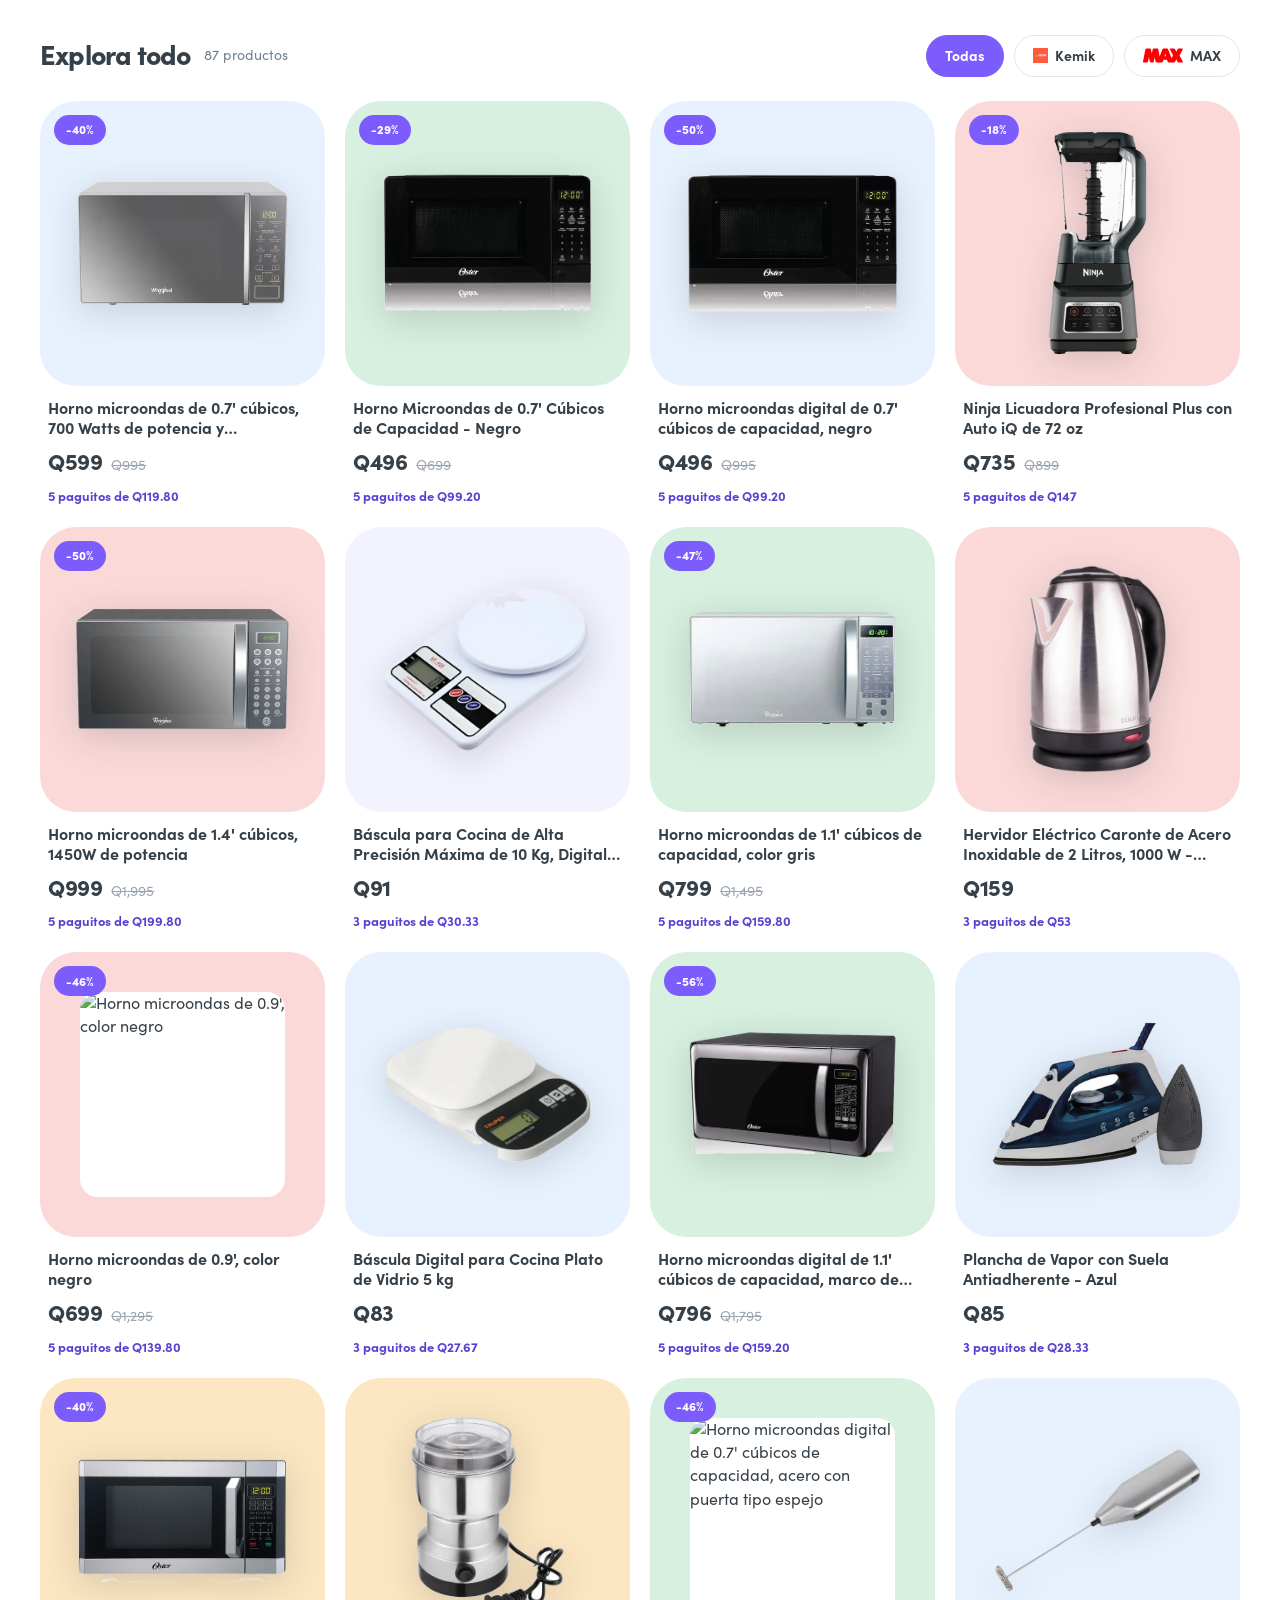
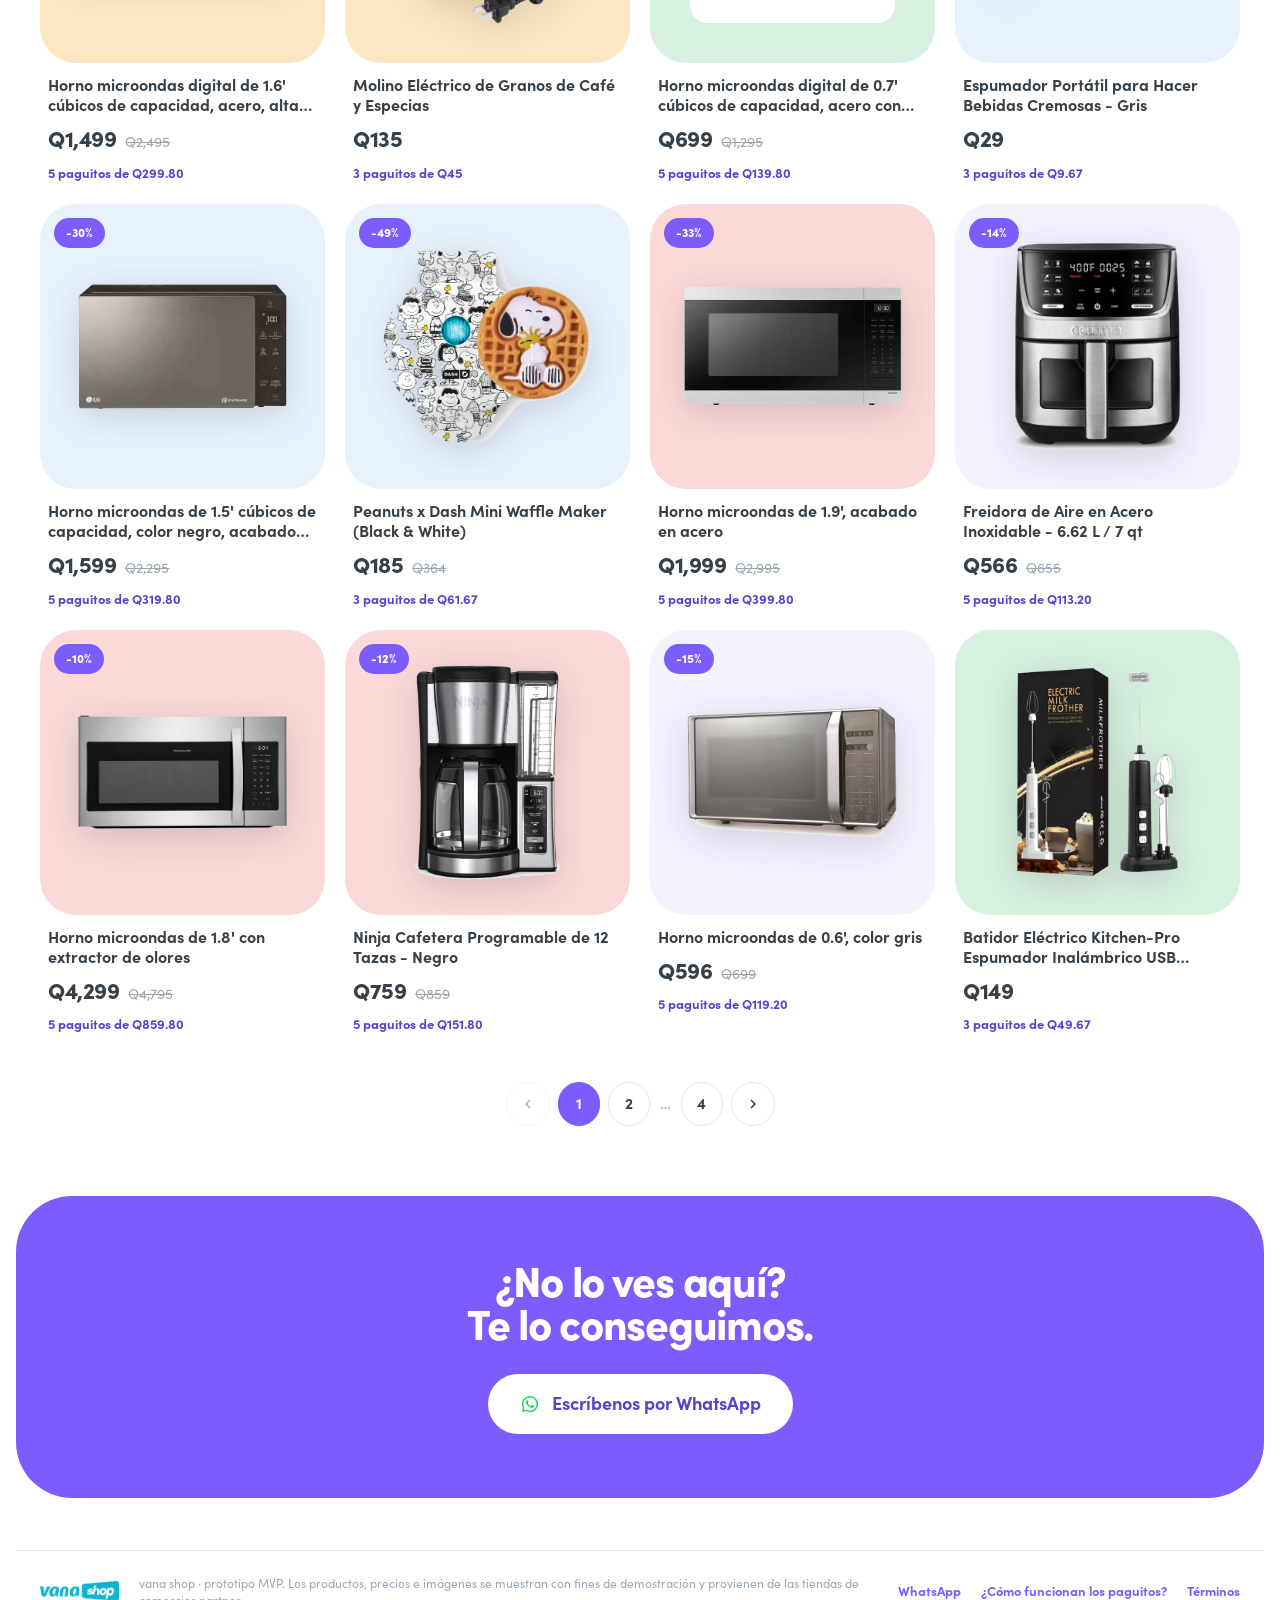
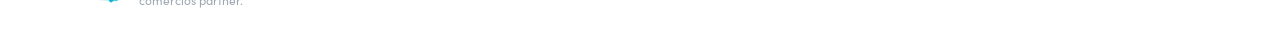
==== commit 584ccb2e: "El boton del hero busca; WhatsApp queda en el estado vacio" ====
--- a/index.html
+++ b/index.html
@@ -26,7 +26,7 @@
   <link rel="icon" type="image/png" sizes="32x32" href="assets/img/favicon-32.png">
   <link rel="apple-touch-icon" href="assets/img/favicon-180.png">
   <link rel="preload" as="image" href="assets/img/hero-sky.jpg" imagesrcset="assets/img/hero-sky-sm.jpg 900w, assets/img/hero-sky.jpg 1800w, assets/img/hero-sky-2x.jpg 2800w" imagesizes="100vw">
-  <link rel="stylesheet" href="assets/css/styles.css?v=62">
+  <link rel="stylesheet" href="assets/css/styles.css?v=65">
 </head>
 <body>
 
@@ -62,11 +62,12 @@
     <div class="askrow">
       <label class="askfield">
         <svg class="ico"><use href="#i-search"/></svg>
-        <input id="search" type="search" placeholder="¿Qué buscas hoy?" aria-label="Buscar productos">
+        <input id="search" type="search" enterkeyhint="search" autocomplete="off"
+               placeholder="¿Qué buscas hoy?" aria-label="Buscar productos">
       </label>
-      <a class="askbtn" id="askBtn" href="#" role="button">
-        <span>Pedirlo</span><svg class="ico"><use href="#i-arrow-r"/></svg>
-      </a>
+      <button class="askbtn" id="askBtn" type="button">
+        <span>Buscar</span><svg class="ico"><use href="#i-arrow-r"/></svg>
+      </button>
     </div>
     <p class="hero-sub">Tu personal <b>shopper por WhatsApp</b><br>pídelo y págalo en paguitos.</p>
     <button class="howlink" id="howOpen" type="button"><svg class="ico"><use href="#i-help"/></svg>¿Cómo funciona?</button>
@@ -144,8 +145,8 @@
   </div>
 </footer>
 
-<script src="assets/js/config.js?v=62"></script>
-<script src="assets/js/embed-height.js?v=62"></script>
-<script src="assets/js/catalog.js?v=62"></script>
+<script src="assets/js/config.js?v=65"></script>
+<script src="assets/js/embed-height.js?v=65"></script>
+<script src="assets/js/catalog.js?v=65"></script>
 </body>
 </html>
--- a/assets/css/styles.css
+++ b/assets/css/styles.css
@@ -81,8 +81,8 @@
 .hero{
   /* Geometría de la portada, tomada del Figma:
        --alto-hero  tres topes. 56vw mantiene la proporción del diseño; 900px
-                    evita que crezca de más en monitores anchos; 78vh es el que
-                    importa: sin él, en un portátil ocupaba toda la pantalla.
+                    evita que crezca de más en monitores anchos; 82vh es el que
+                    importa (82vh): sin él, en un portátil ocupaba toda la pantalla.
        --alto-foto  alto que tendría la foto completa (1938×1079 → 1.796).
        --recorte    fracción que se recorta de arriba (object-position).
        --y-titular  dónde empieza el titular DENTRO de la foto: 284/1079.
@@ -151,8 +151,9 @@
 .askbtn{position:absolute; top:50%; transform:translateY(-50%);
   right:clamp(6px,.7vw,14px); display:inline-flex; align-items:center; justify-content:center;
   gap:9px; height:clamp(46px,3.65vw,70px); padding:0 clamp(16px,1.6vw,30px);
-  border-radius:var(--r-pill); background:var(--pur); color:var(--n0);
-  font-size:clamp(15px,1.12vw,22px); font-weight:700; transition:background .15s}
+  border:0; border-radius:var(--r-pill); background:var(--pur); color:var(--n0);
+  font-size:clamp(15px,1.12vw,22px); font-weight:700; cursor:pointer;
+  transition:background .15s}
 .askbtn:hover{background:var(--pur-120); color:var(--n0)}
 .askbtn .ico{font-size:clamp(18px,1.4vw,27px)}
 
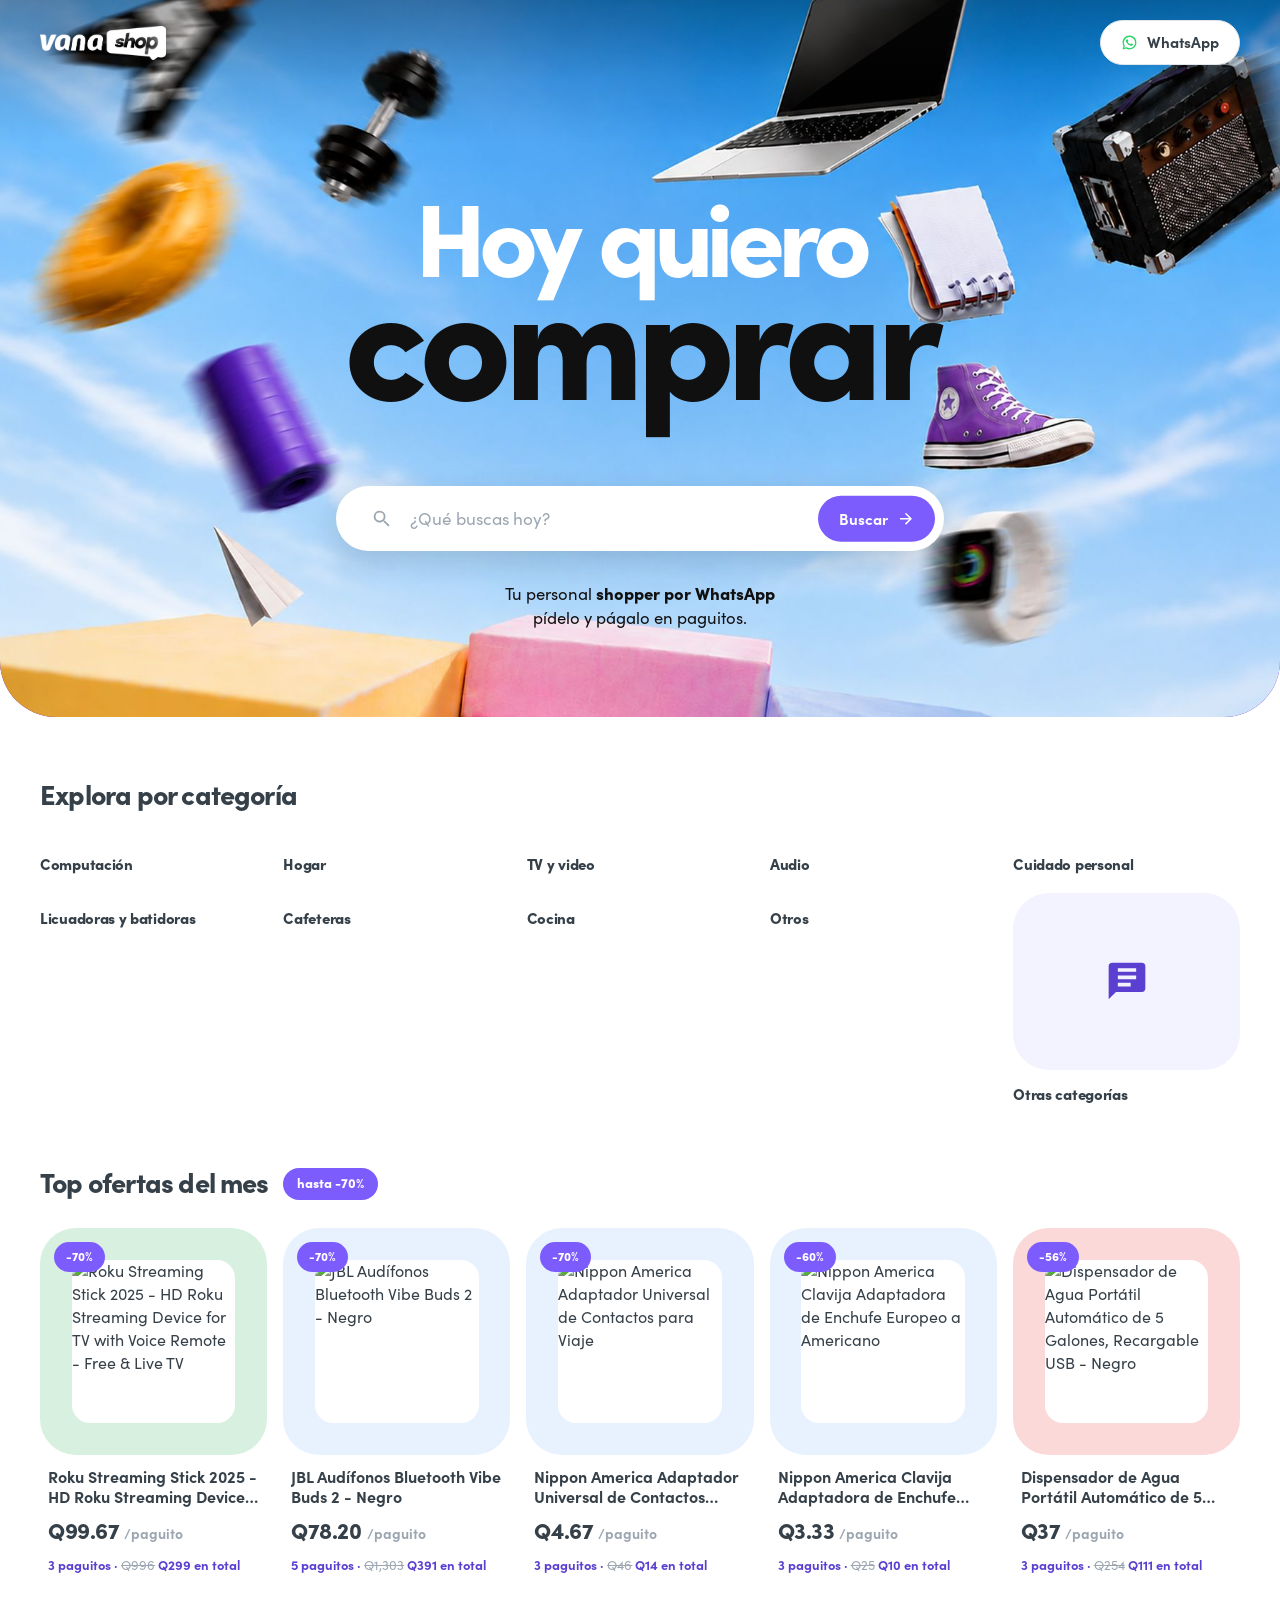
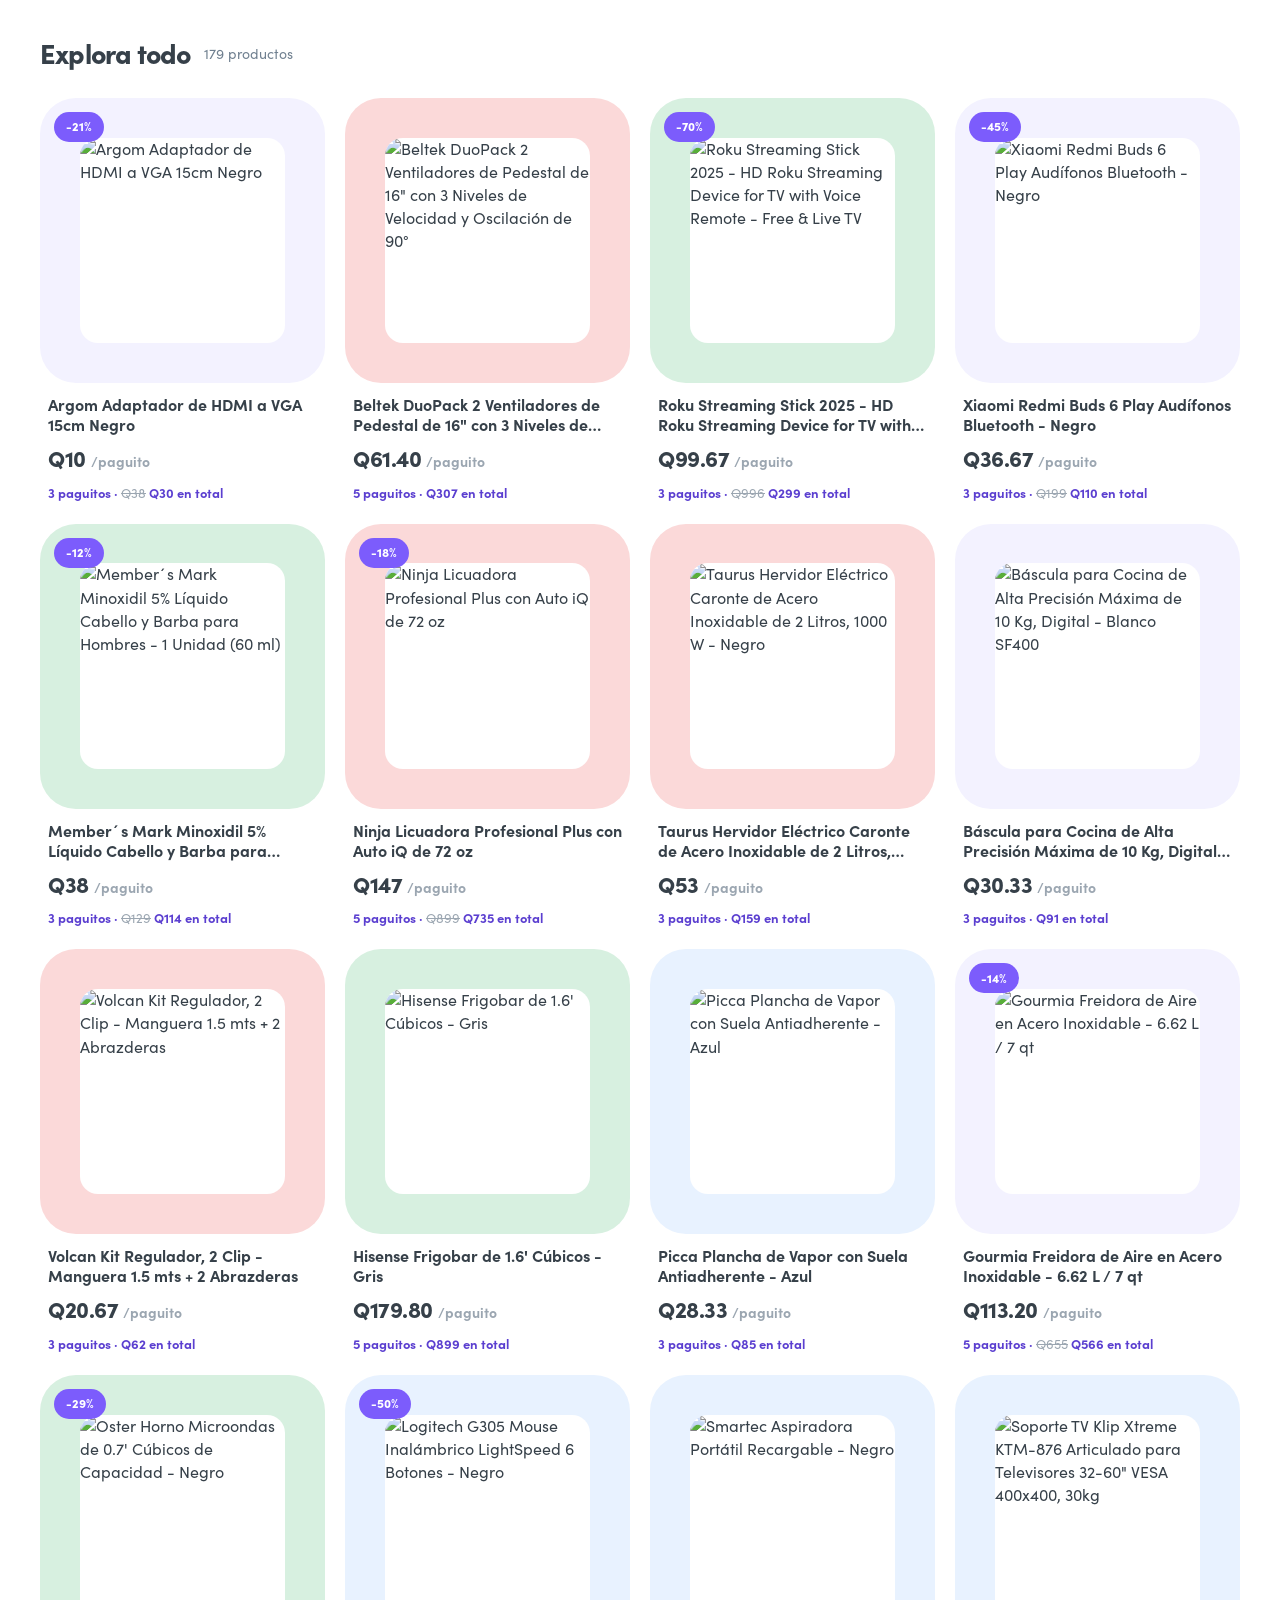
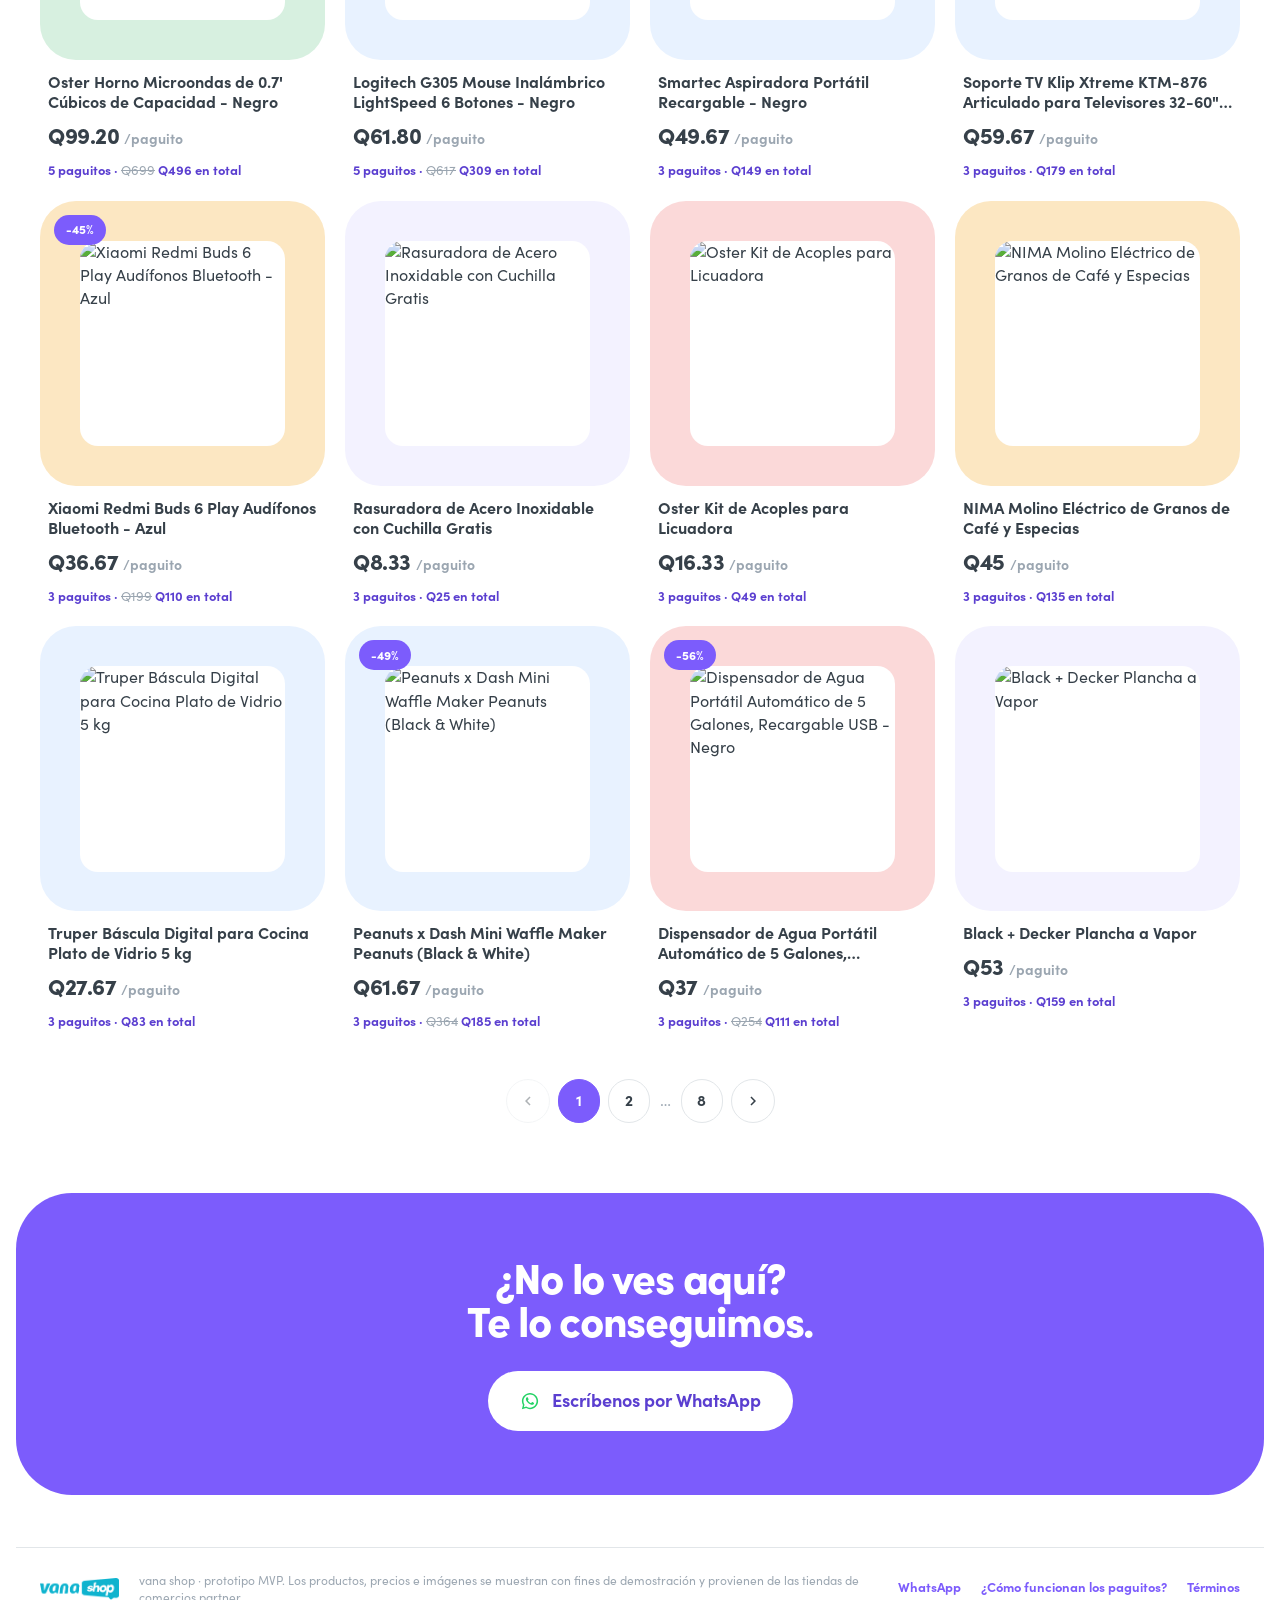
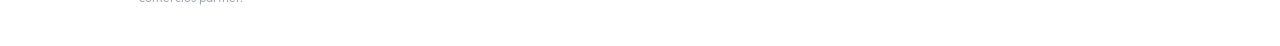
==== commit a77a751f: "Catalogo Kemik-only (179 productos, 6 categorias nuevas); fotos originales en recuadro blanco; el pa" ====
--- a/index.html
+++ b/index.html
@@ -26,7 +26,7 @@
   <link rel="icon" type="image/png" sizes="32x32" href="assets/img/favicon-32.png">
   <link rel="apple-touch-icon" href="assets/img/favicon-180.png">
   <link rel="preload" as="image" href="assets/img/hero-sky.jpg" imagesrcset="assets/img/hero-sky-sm.jpg 900w, assets/img/hero-sky.jpg 1800w, assets/img/hero-sky-2x.jpg 2800w" imagesizes="100vw">
-  <link rel="stylesheet" href="assets/css/styles.css?v=65">
+  <link rel="stylesheet" href="assets/css/styles.css?v=68">
 </head>
 <body>
 
@@ -145,8 +145,8 @@
   </div>
 </footer>
 
-<script src="assets/js/config.js?v=65"></script>
-<script src="assets/js/embed-height.js?v=65"></script>
-<script src="assets/js/catalog.js?v=65"></script>
+<script src="assets/js/config.js?v=68"></script>
+<script src="assets/js/embed-height.js?v=68"></script>
+<script src="assets/js/catalog.js?v=68"></script>
 </body>
 </html>
--- a/assets/css/styles.css
+++ b/assets/css/styles.css
@@ -190,7 +190,7 @@
   background:var(--tint,var(--t1)); overflow:hidden; transition:transform .18s}
 .cat:hover .cat-ico{transform:translateY(-3px)}
 .cat-ico img{position:absolute; inset:12%; width:76%; height:76%; object-fit:contain;
-  margin:auto; filter:drop-shadow(0 6px 14px rgba(16,16,17,.14))}
+  margin:auto; border-radius:16px; background:var(--n0)}
 .cat-n{font-size:clamp(15px,1vw,19px); font-weight:900; letter-spacing:-.02em; color:var(--n100)}
 .cat-c{display:none}
 .cat-ask .cat-ico{display:flex; align-items:center; justify-content:center;
@@ -205,12 +205,10 @@
 .card-img{position:relative; aspect-ratio:1/1; border-radius:var(--r-card);
   background:var(--tint,var(--t1)); overflow:hidden; transition:transform .18s}
 .card:hover .card-img{transform:translateY(-3px)}
-.card-img img{position:absolute; inset:11%; width:78%; height:78%; object-fit:contain;
-  margin:auto; filter:drop-shadow(0 8px 18px rgba(16,16,17,.16))}
-/* Las 2 fotos que no tenían fondo blanco no se pudieron recortar: van dentro de
-   un recuadro blanco para que no se vea el borde recto sobre el pastel. */
-.card-img img.raw{inset:14%; width:72%; height:72%; border-radius:18px;
-  object-fit:cover; background:var(--n0); filter:none}
+/* La foto es la original del comercio (fondo blanco propio): va dentro de un
+   recuadro blanco redondeado para que el borde recto no pise el pastel. */
+.card-img img{position:absolute; inset:14%; width:72%; height:72%; object-fit:contain;
+  margin:auto; border-radius:18px; background:var(--n0)}
 .card-badge{position:absolute; top:14px; left:14px; z-index:2;
   display:inline-flex; align-items:center; height:30px; padding:0 12px;
   border-radius:var(--r-pill); background:var(--pur); color:var(--n0);
@@ -219,10 +217,11 @@
 .card-name{font-size:16px; font-weight:700; line-height:1.25; color:var(--n100)}
 .card-name span{display:-webkit-box; -webkit-line-clamp:2; -webkit-box-orient:vertical;
   overflow:hidden}
-.card-price{display:flex; align-items:baseline; gap:9px; flex-wrap:wrap}
+.card-price{display:flex; align-items:baseline; gap:5px; flex-wrap:wrap}
 .card-price b{font-size:22px; font-weight:900; letter-spacing:-.02em}
-.card-price s{font-size:14px; font-weight:400; color:var(--n60)}
+.card-price .per{font-size:14px; font-weight:700; color:var(--n60)}
 .card-pag{font-size:13px; font-weight:700; color:var(--pur-120)}
+.card-pag s{font-weight:400; color:var(--n60)}
 .card-store{display:none}
 
 /* ---------- Chips de tienda / categoría ---------- */
@@ -334,8 +333,8 @@
 .pdp-gal{display:flex; flex-direction:column; gap:14px}
 .pdp-main{position:relative; aspect-ratio:1/1; border-radius:var(--r-card);
   background:var(--tint,var(--t1)); overflow:hidden}
-.pdp-main img{position:absolute; inset:10%; width:80%; height:80%; object-fit:contain;
-  margin:auto; filter:drop-shadow(0 12px 26px rgba(16,16,17,.18))}
+.pdp-main img{position:absolute; inset:12%; width:76%; height:76%; object-fit:contain;
+  margin:auto; border-radius:22px; background:var(--n0)}
 .pdp-badge{position:absolute; top:18px; left:18px; display:inline-flex; align-items:center;
   height:34px; padding:0 15px; border-radius:var(--r-pill); background:var(--pur);
   color:var(--n0); font-size:13px; font-weight:900}
@@ -460,7 +459,7 @@
   .card-body{gap:6px; padding-inline:4px}
   .card-name{font-size:14px}
   .card-price b{font-size:19px}
-  .card-price s{font-size:13px}
+  .card-price .per{font-size:13px}
   .card-pag{font-size:12px}
   .card-badge{top:10px; left:10px; height:26px; padding:0 10px; font-size:11px}
     
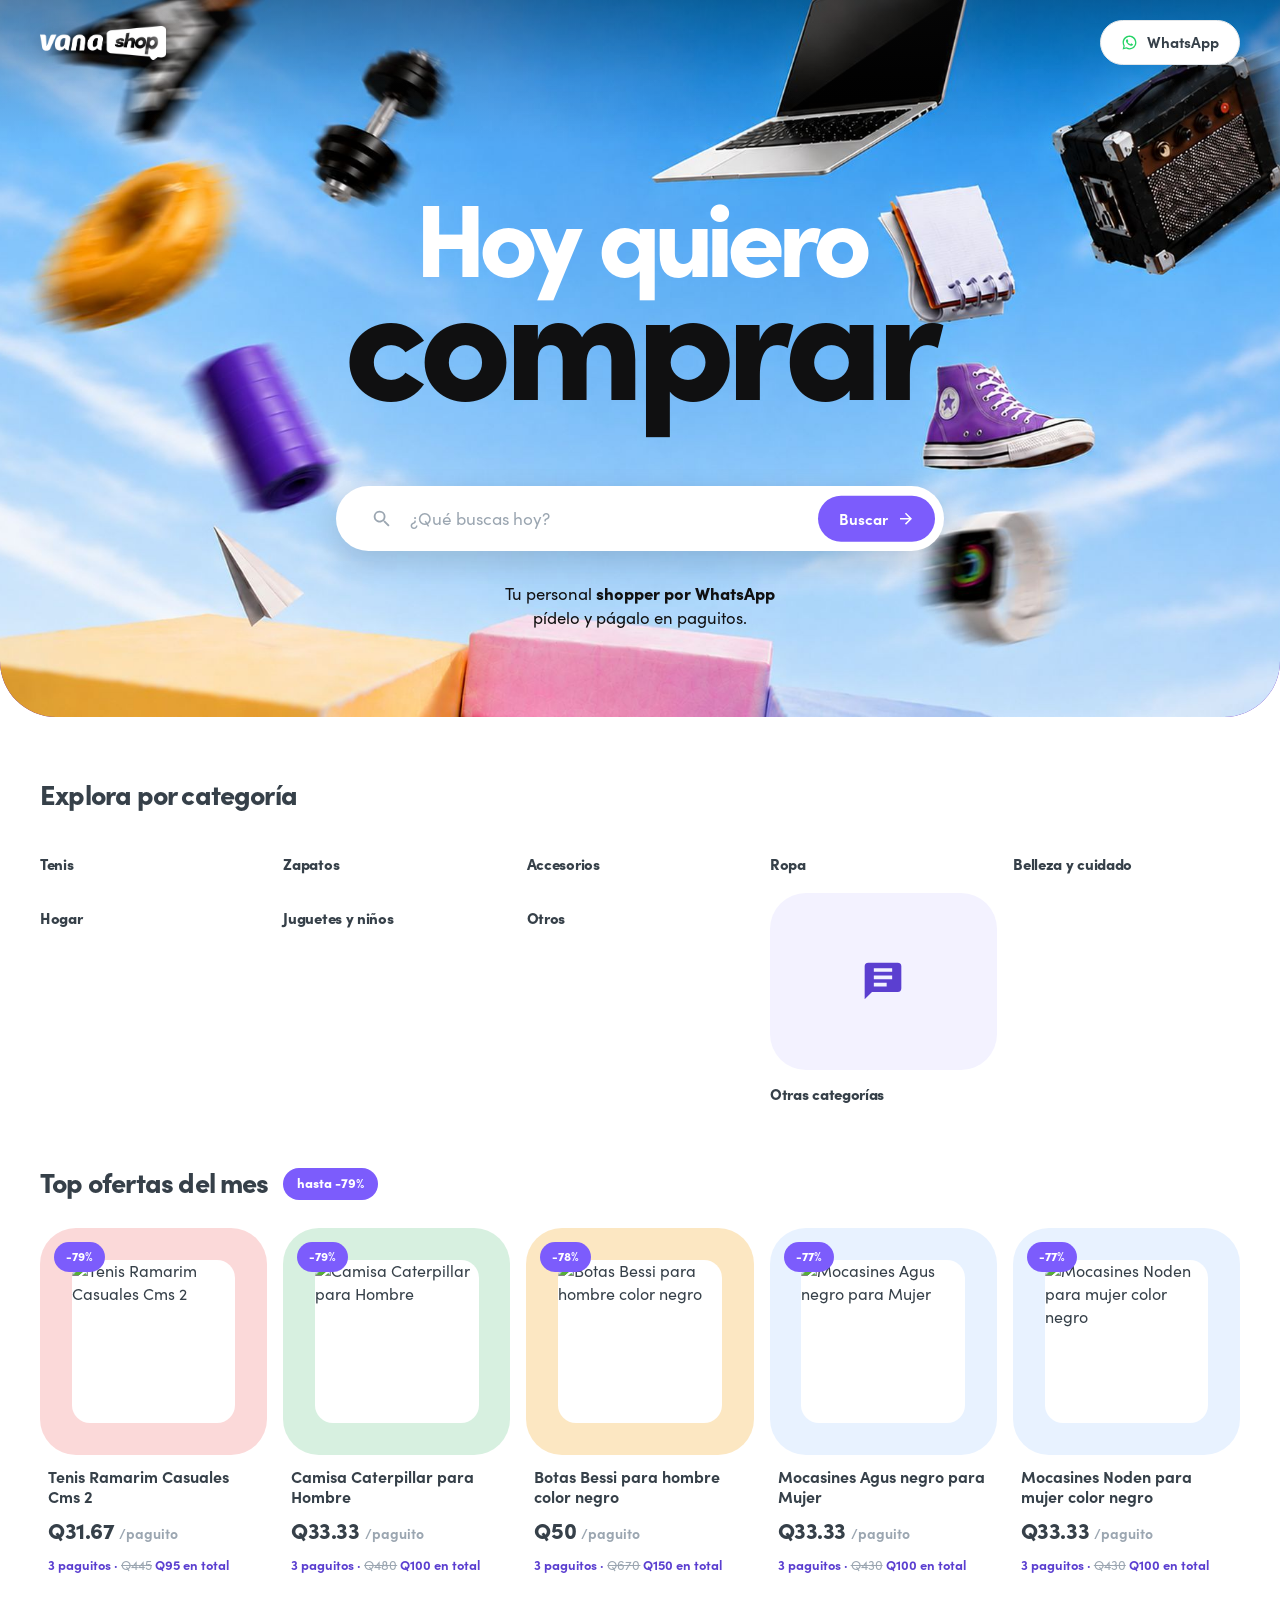
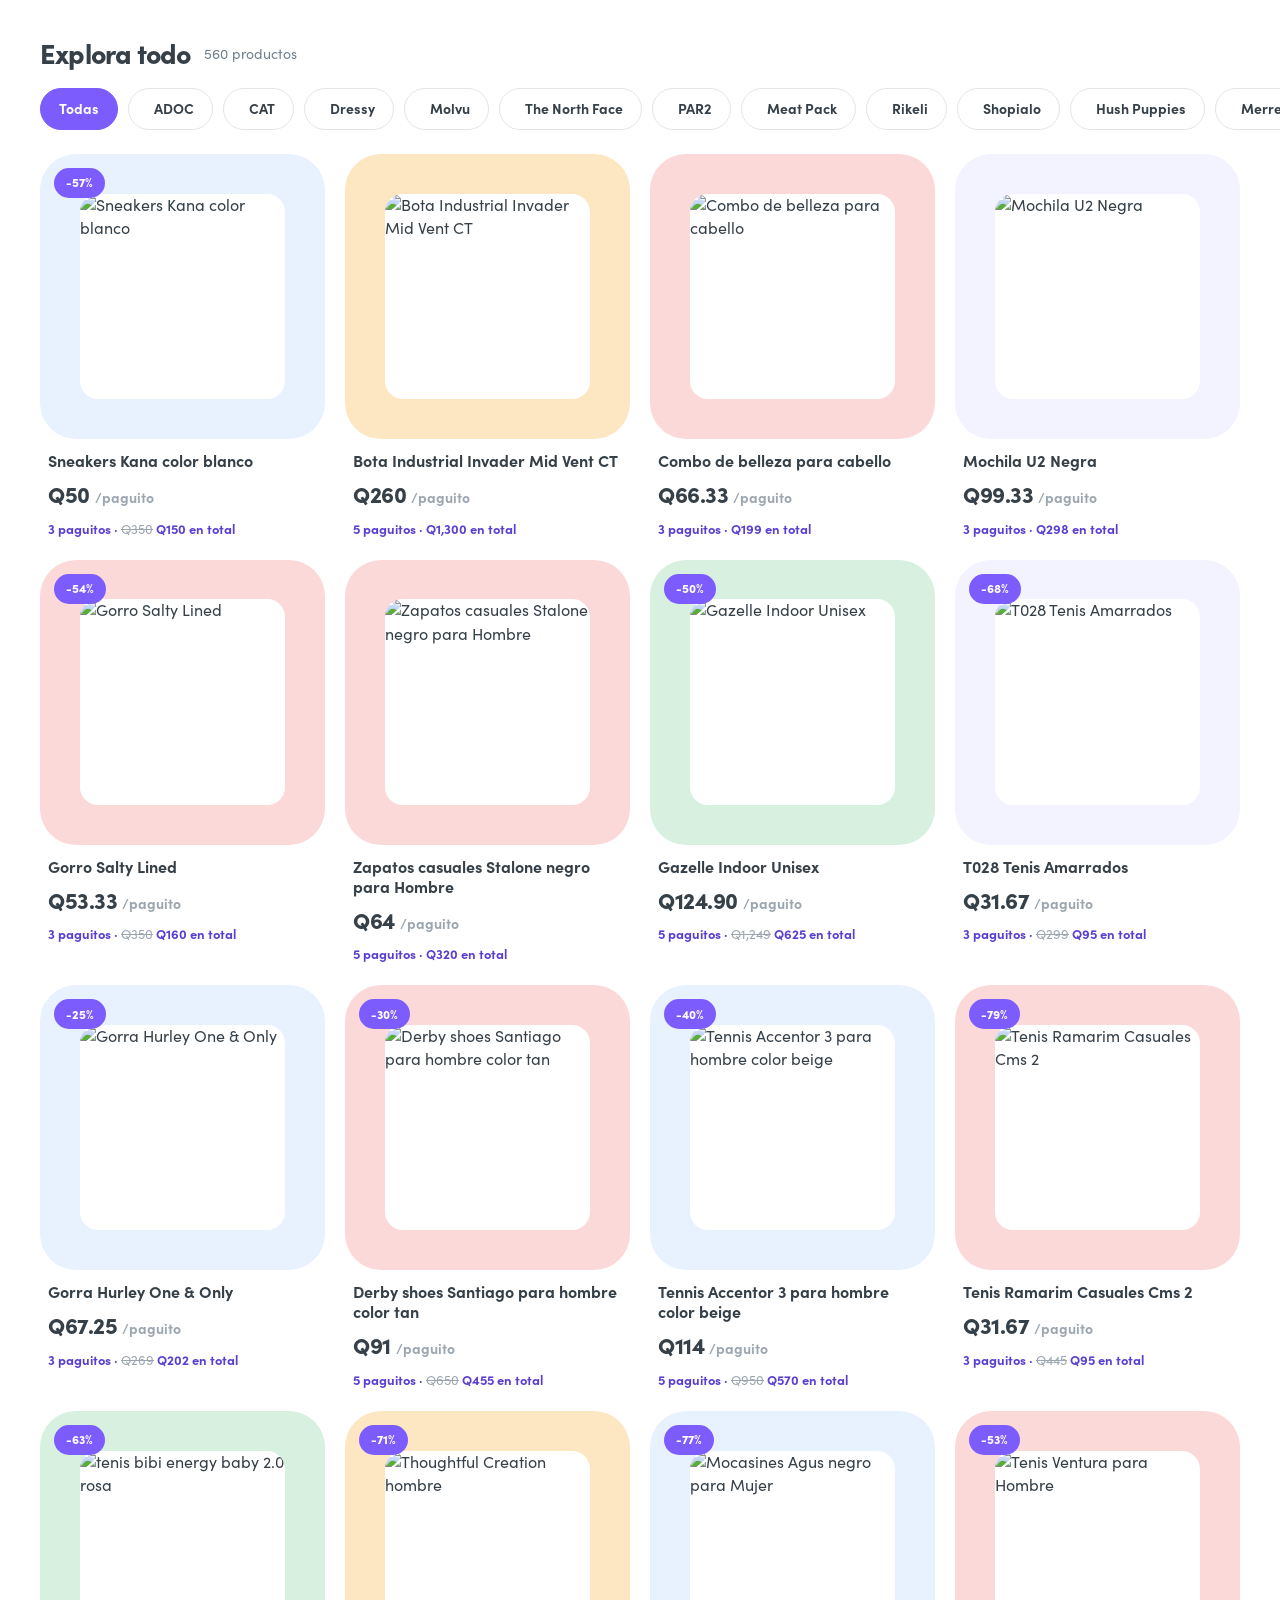
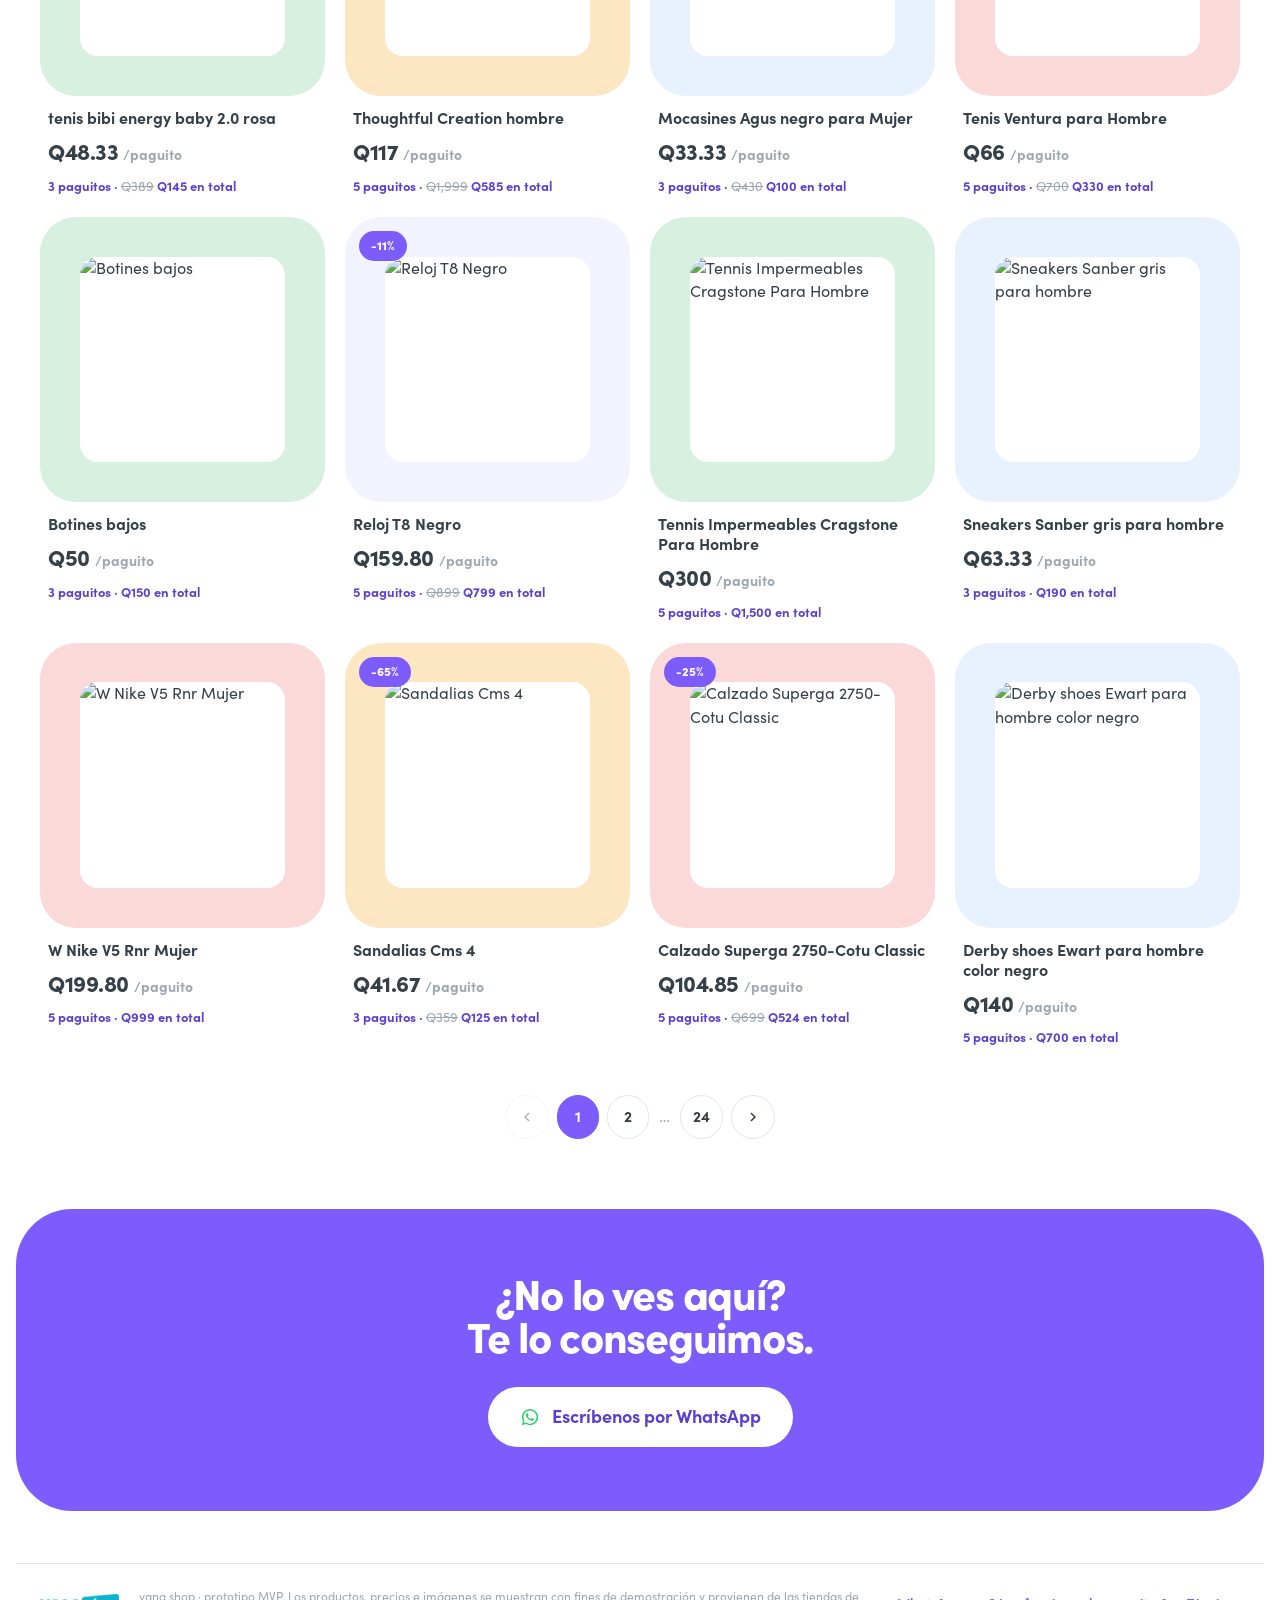
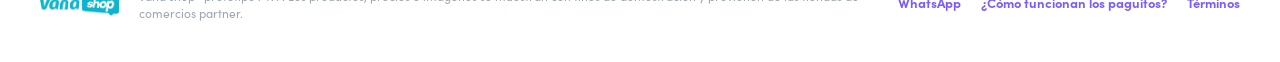
==== commit 08b516a1: "Catalogo de 14 comercios partner Shopify (560 productos, best-sellers por tienda, ranking por ventas" ====
--- a/index.html
+++ b/index.html
@@ -26,7 +26,7 @@
   <link rel="icon" type="image/png" sizes="32x32" href="assets/img/favicon-32.png">
   <link rel="apple-touch-icon" href="assets/img/favicon-180.png">
   <link rel="preload" as="image" href="assets/img/hero-sky.jpg" imagesrcset="assets/img/hero-sky-sm.jpg 900w, assets/img/hero-sky.jpg 1800w, assets/img/hero-sky-2x.jpg 2800w" imagesizes="100vw">
-  <link rel="stylesheet" href="assets/css/styles.css?v=68">
+  <link rel="stylesheet" href="assets/css/styles.css?v=69">
 </head>
 <body>
 
@@ -145,8 +145,8 @@
   </div>
 </footer>
 
-<script src="assets/js/config.js?v=68"></script>
-<script src="assets/js/embed-height.js?v=68"></script>
-<script src="assets/js/catalog.js?v=68"></script>
+<script src="assets/js/config.js?v=69"></script>
+<script src="assets/js/embed-height.js?v=69"></script>
+<script src="assets/js/catalog.js?v=69"></script>
 </body>
 </html>
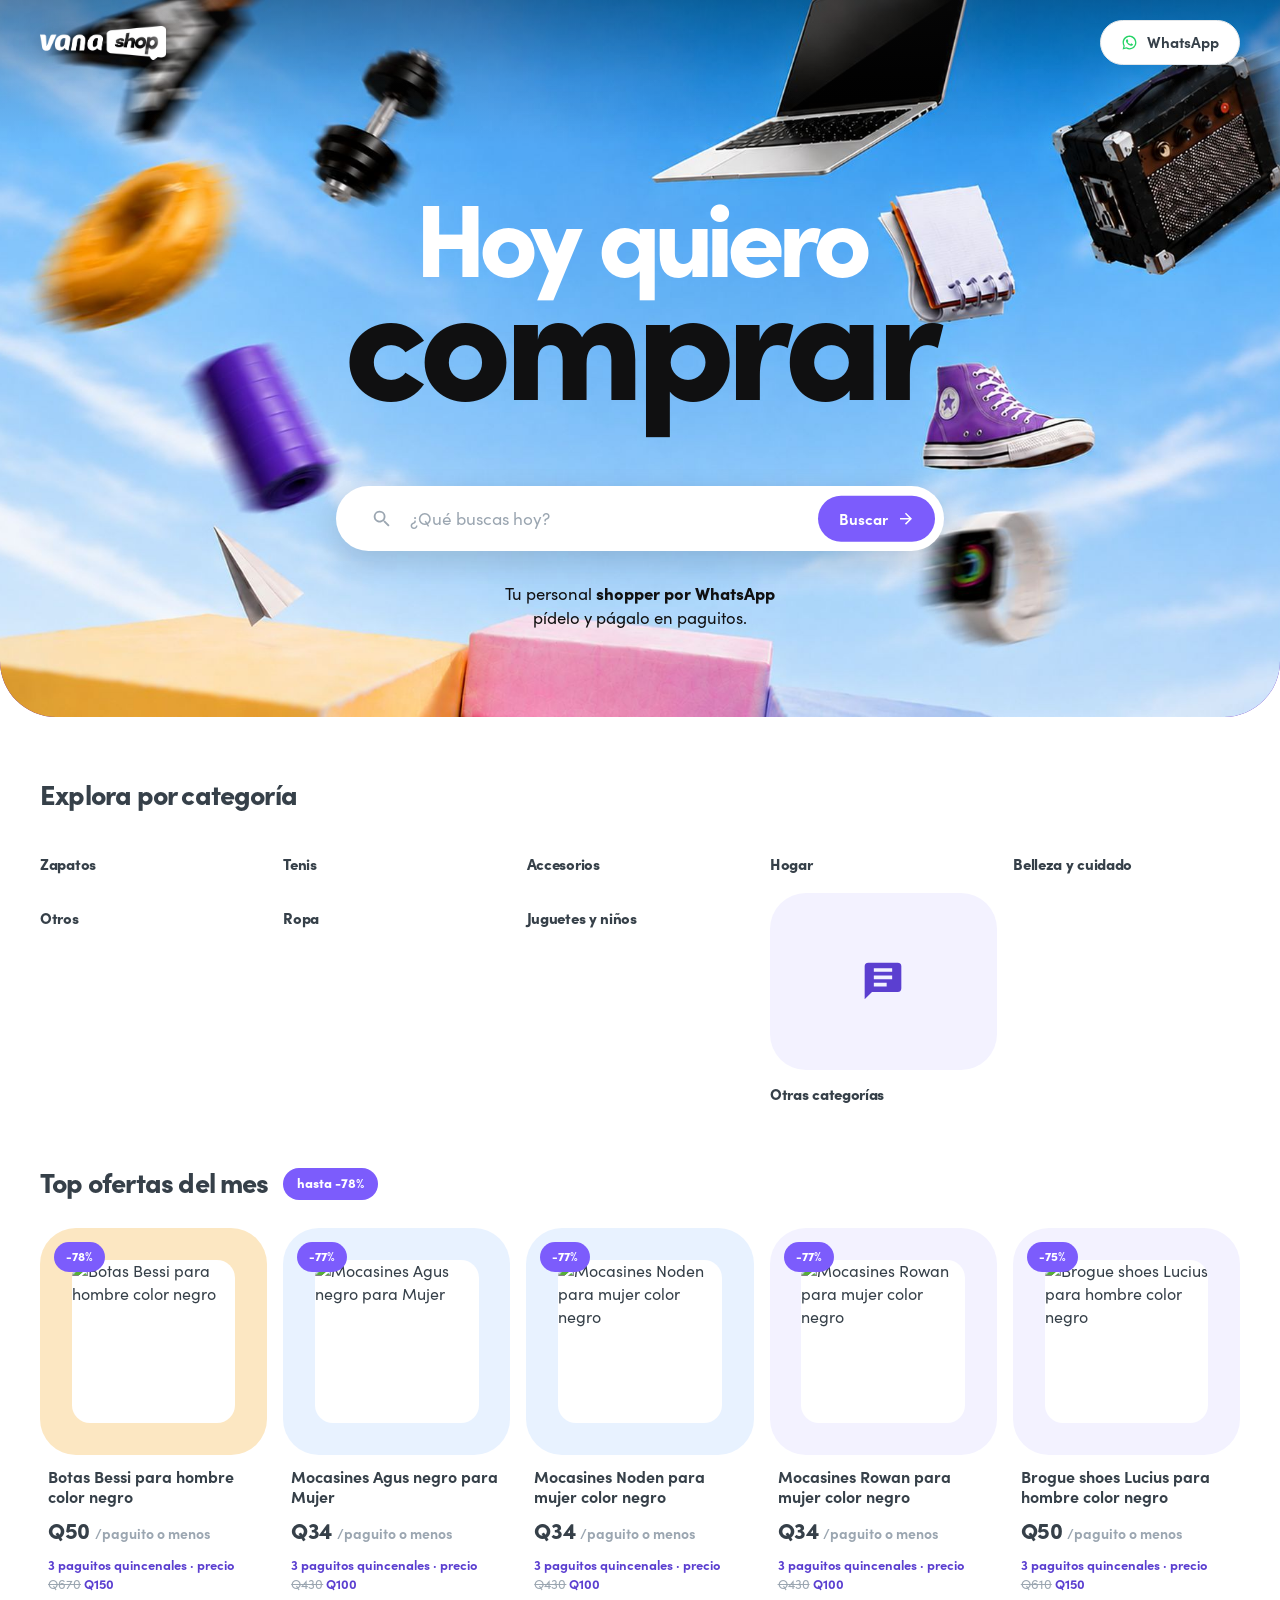
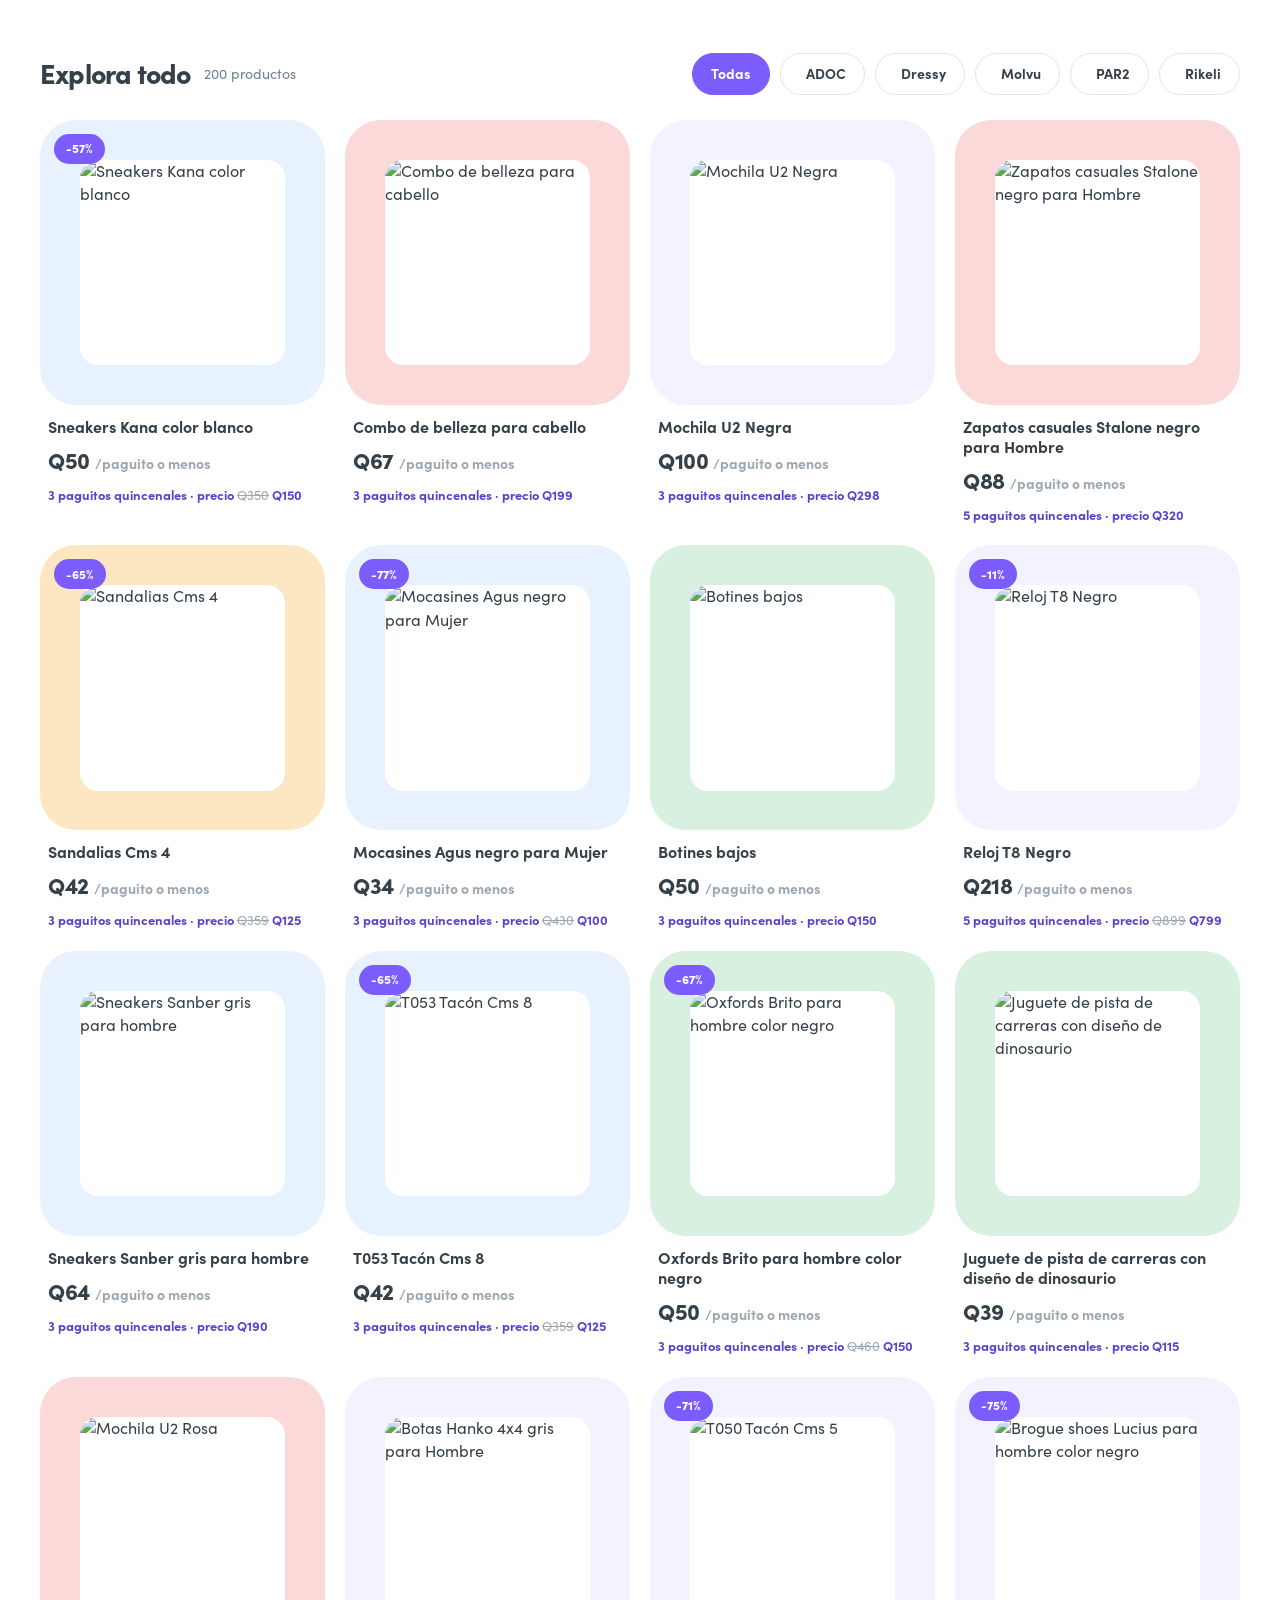
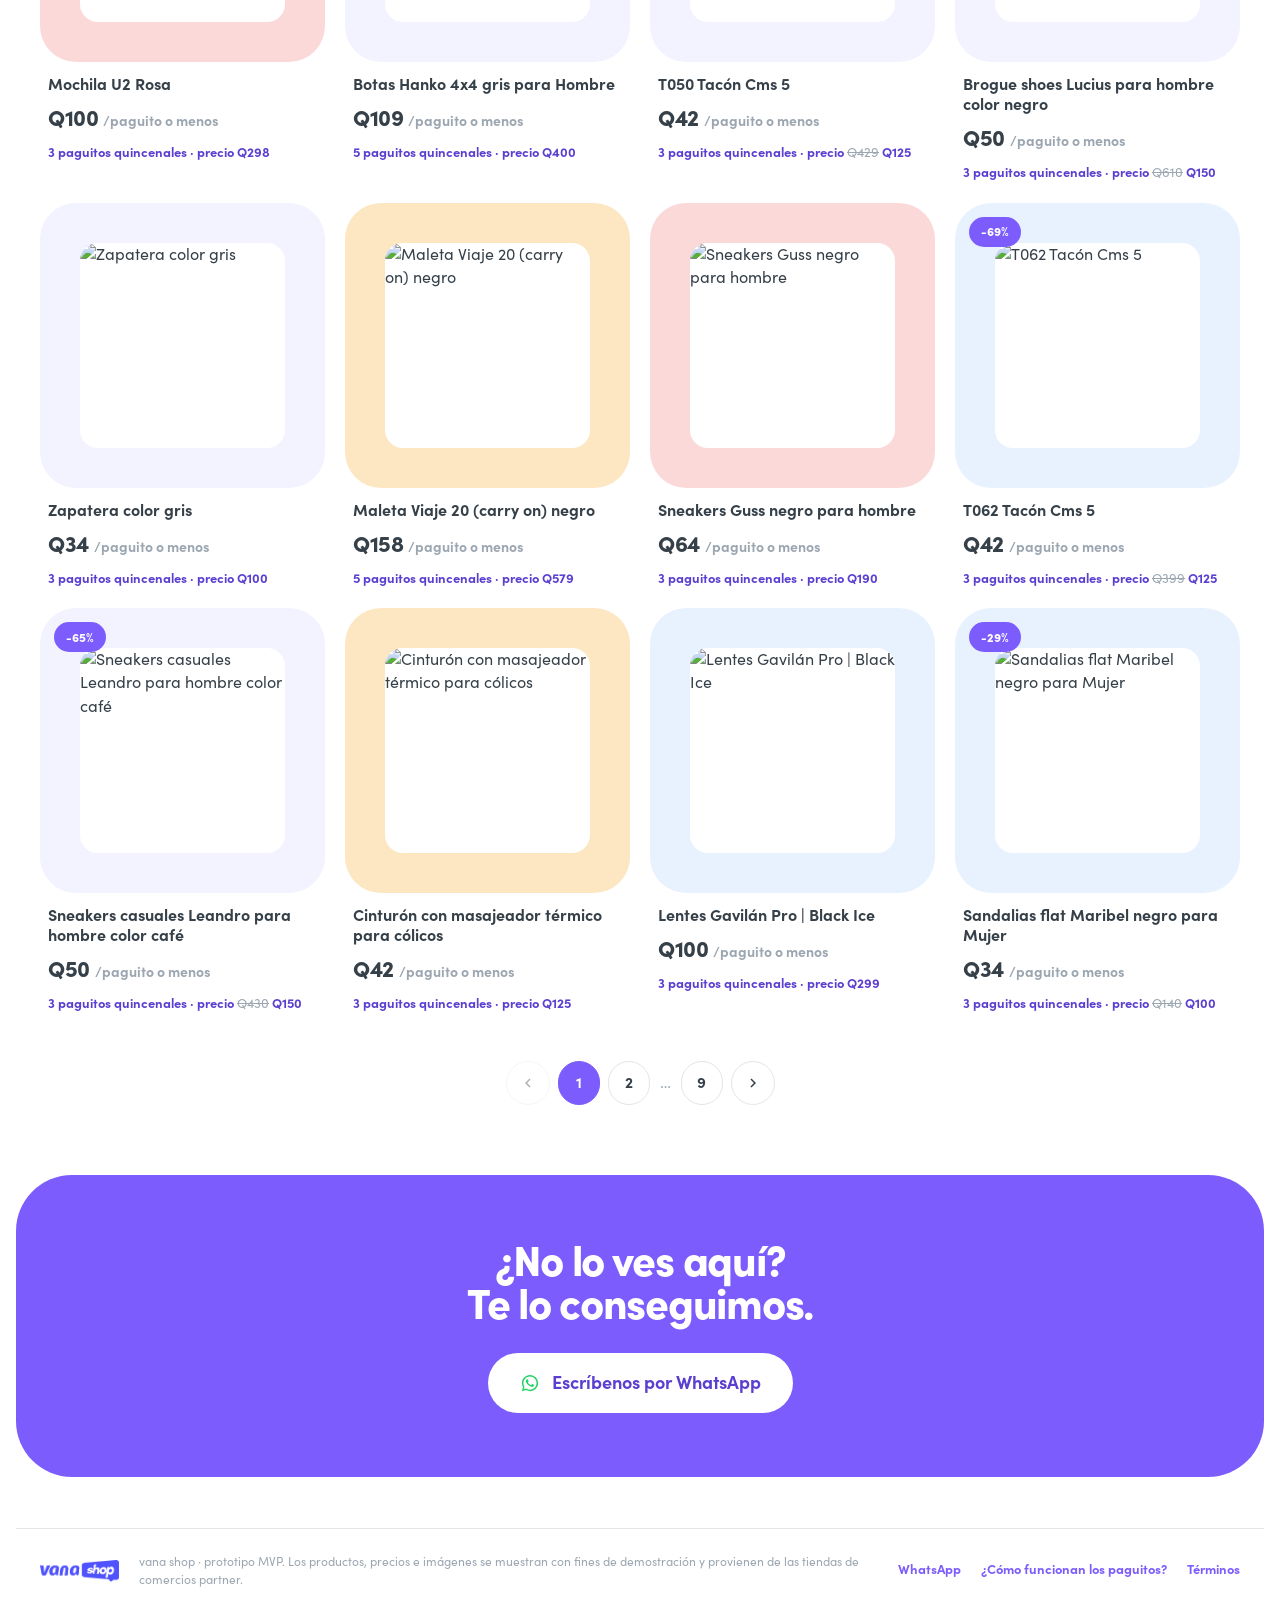
==== commit 6cd37036: "Solo comercios con canal conversacional probado (5) y piso Q100; paguito seguro; descripciones compl" ====
--- a/index.html
+++ b/index.html
@@ -24,9 +24,9 @@
   <meta name="twitter:image" content="https://shop.vana.gt/assets/img/social-share.jpg?v=1">
 
   <link rel="icon" type="image/png" sizes="32x32" href="assets/img/favicon-32.png">
-  <link rel="apple-touch-icon" href="assets/img/favicon-180.png">
+  <link rel="apple-touch-icon" sizes="180x180" href="assets/img/favicon-180.png?v=73">
   <link rel="preload" as="image" href="assets/img/hero-sky.jpg" imagesrcset="assets/img/hero-sky-sm.jpg 900w, assets/img/hero-sky.jpg 1800w, assets/img/hero-sky-2x.jpg 2800w" imagesizes="100vw">
-  <link rel="stylesheet" href="assets/css/styles.css?v=69">
+  <link rel="stylesheet" href="assets/css/styles.css?v=73">
 </head>
 <body>
 
@@ -135,7 +135,7 @@
 
 <footer class="footer">
   <div class="wrap">
-    <img class="f-logo" src="assets/img/logo-shop.png" alt="vana shop" width="346" height="96">
+    <img class="f-logo" src="assets/img/logo-shop.png?v=73" alt="vana shop" width="346" height="96">
     <span class="legal">vana shop · prototipo MVP. Los productos, precios e imágenes se muestran con fines de demostración y provienen de las tiendas de comercios partner.</span>
     <nav>
       <a id="footWa" href="#" target="_blank" rel="noopener">WhatsApp</a>
@@ -145,8 +145,8 @@
   </div>
 </footer>
 
-<script src="assets/js/config.js?v=69"></script>
-<script src="assets/js/embed-height.js?v=69"></script>
-<script src="assets/js/catalog.js?v=69"></script>
+<script src="assets/js/config.js?v=73"></script>
+<script src="assets/js/embed-height.js?v=73"></script>
+<script src="assets/js/catalog.js?v=73"></script>
 </body>
 </html>
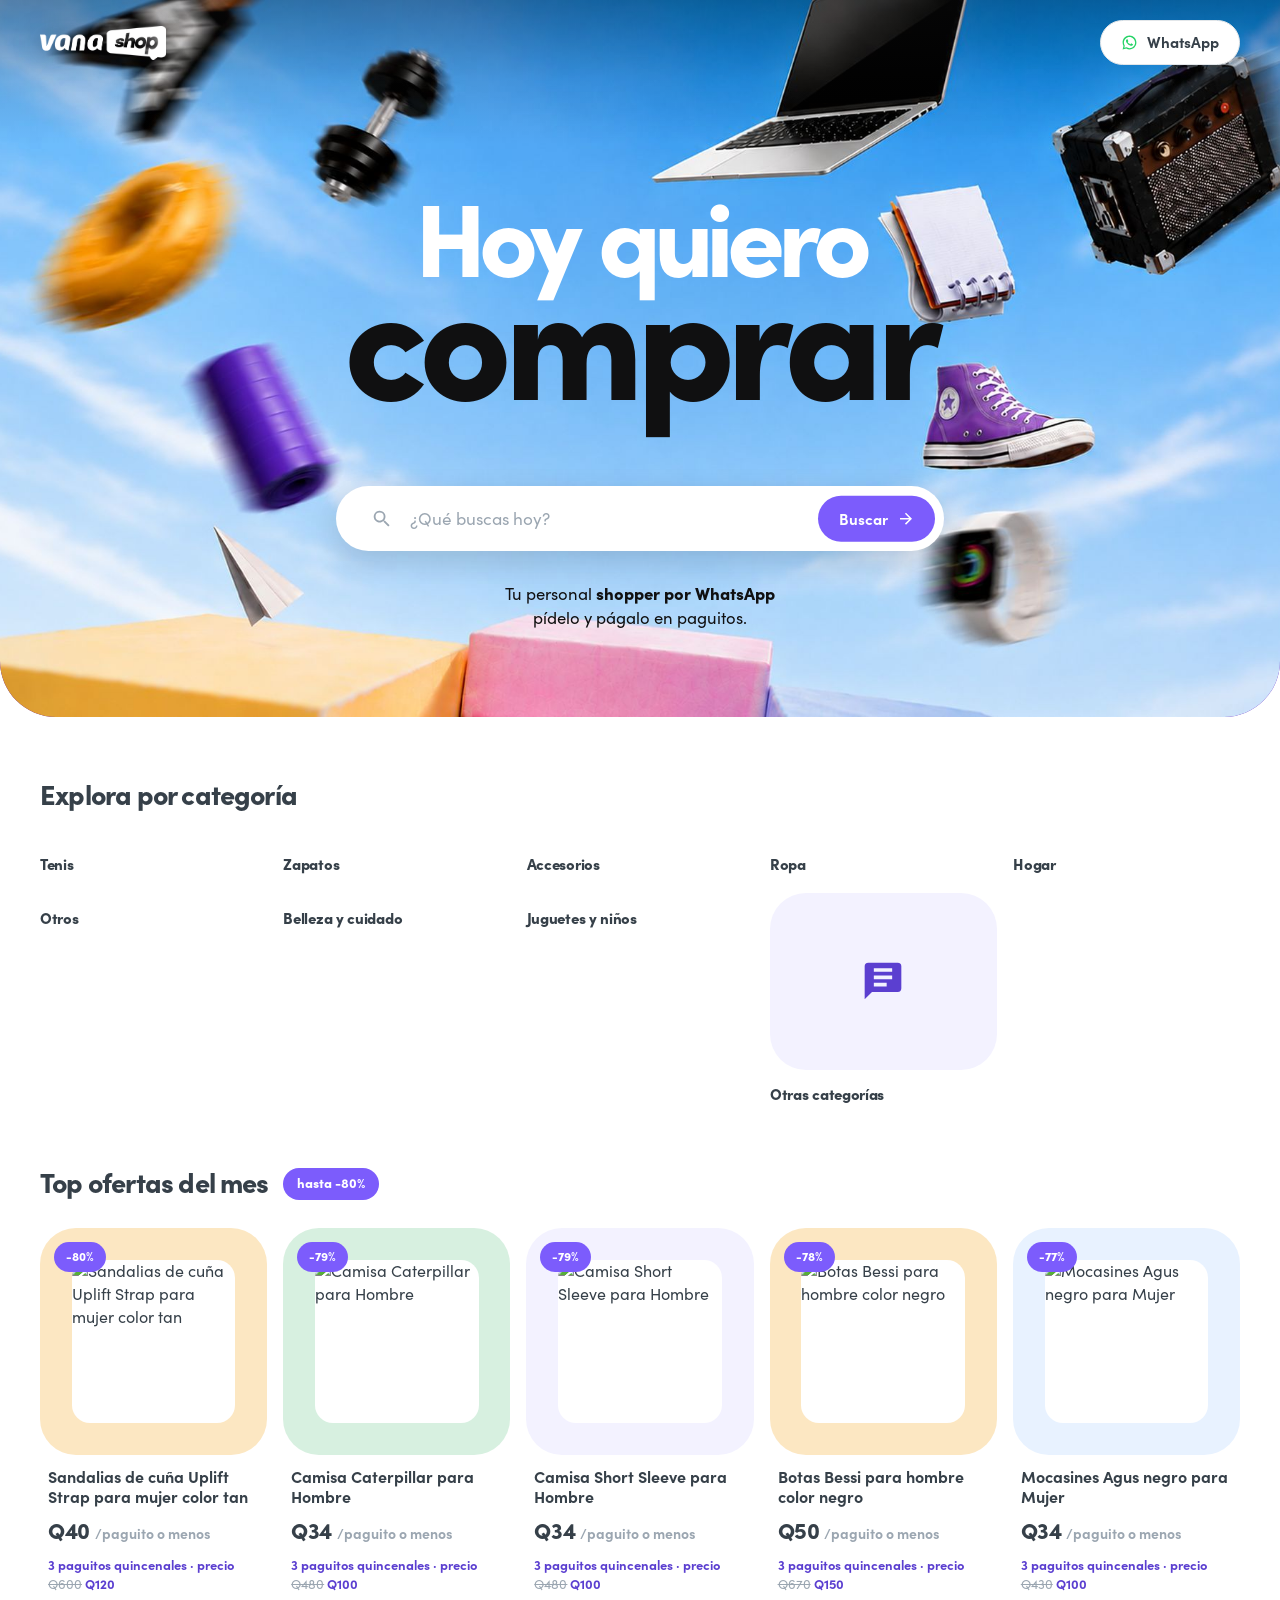
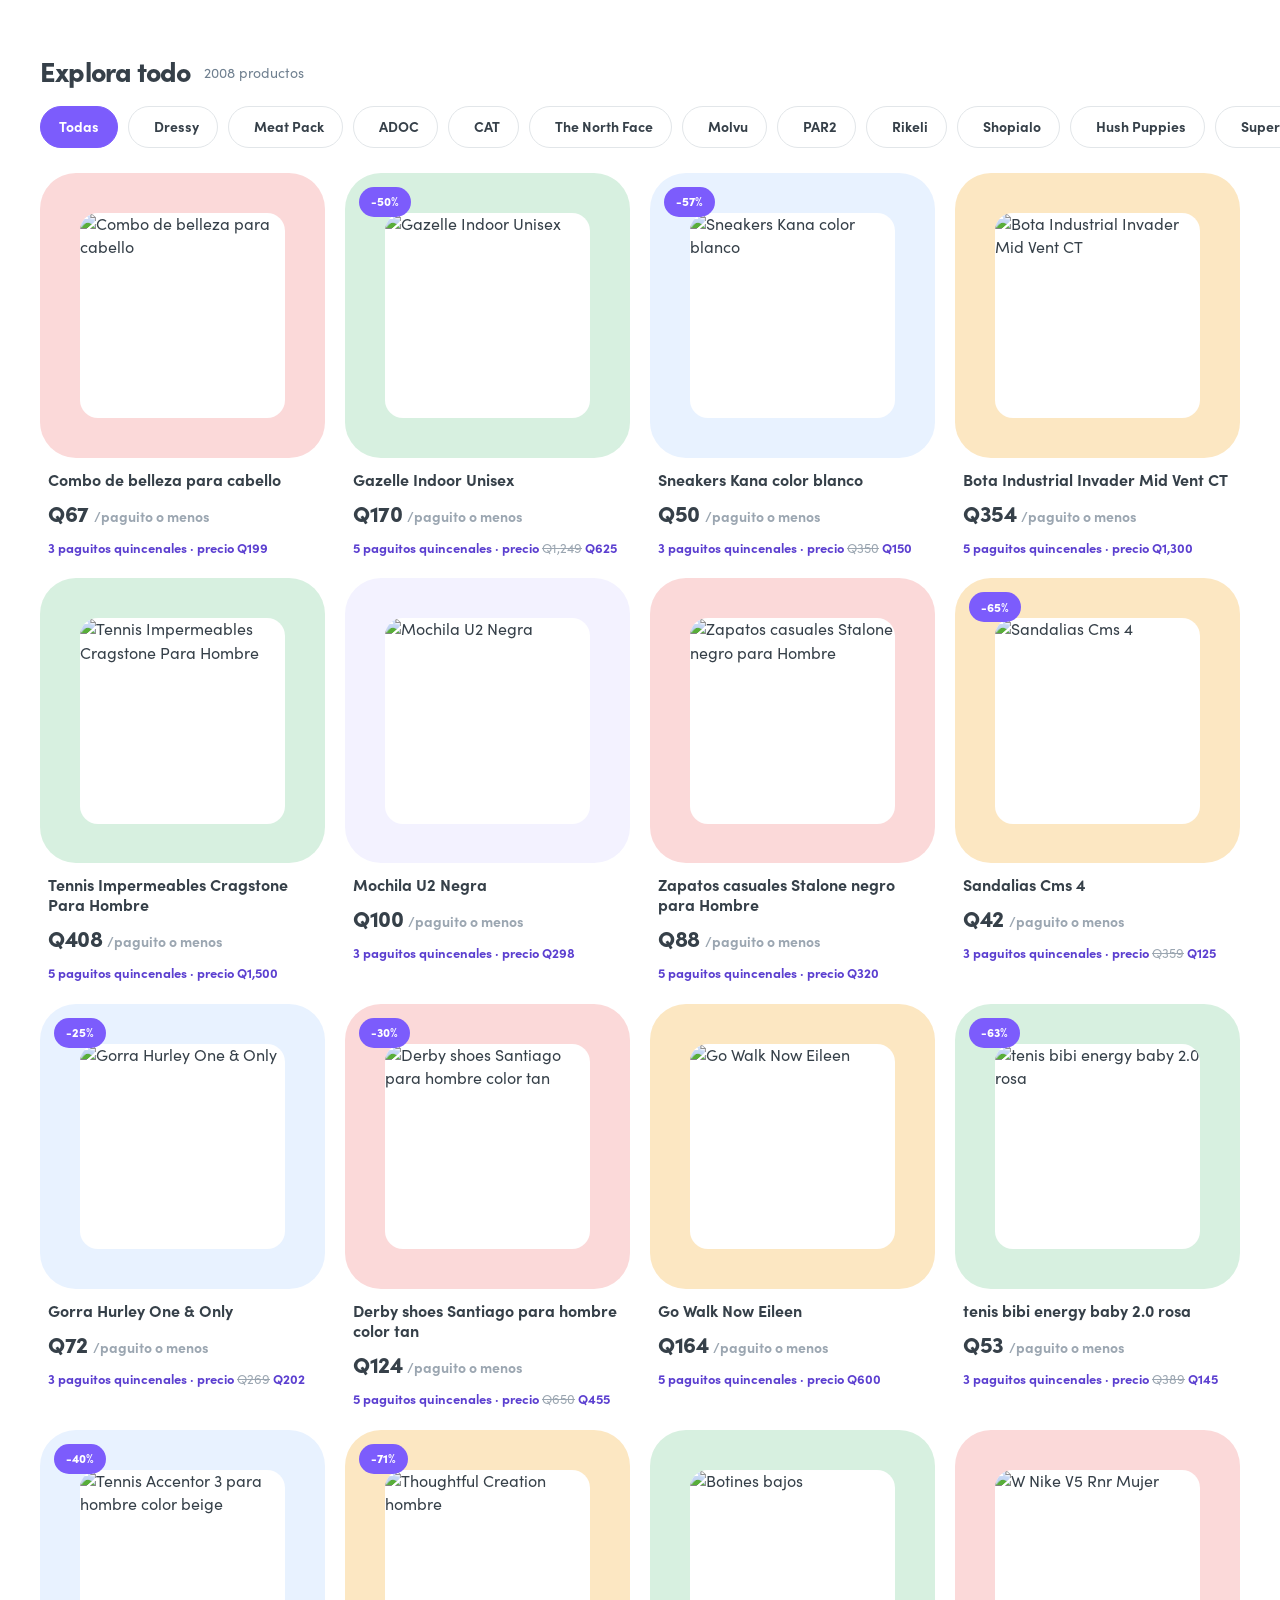
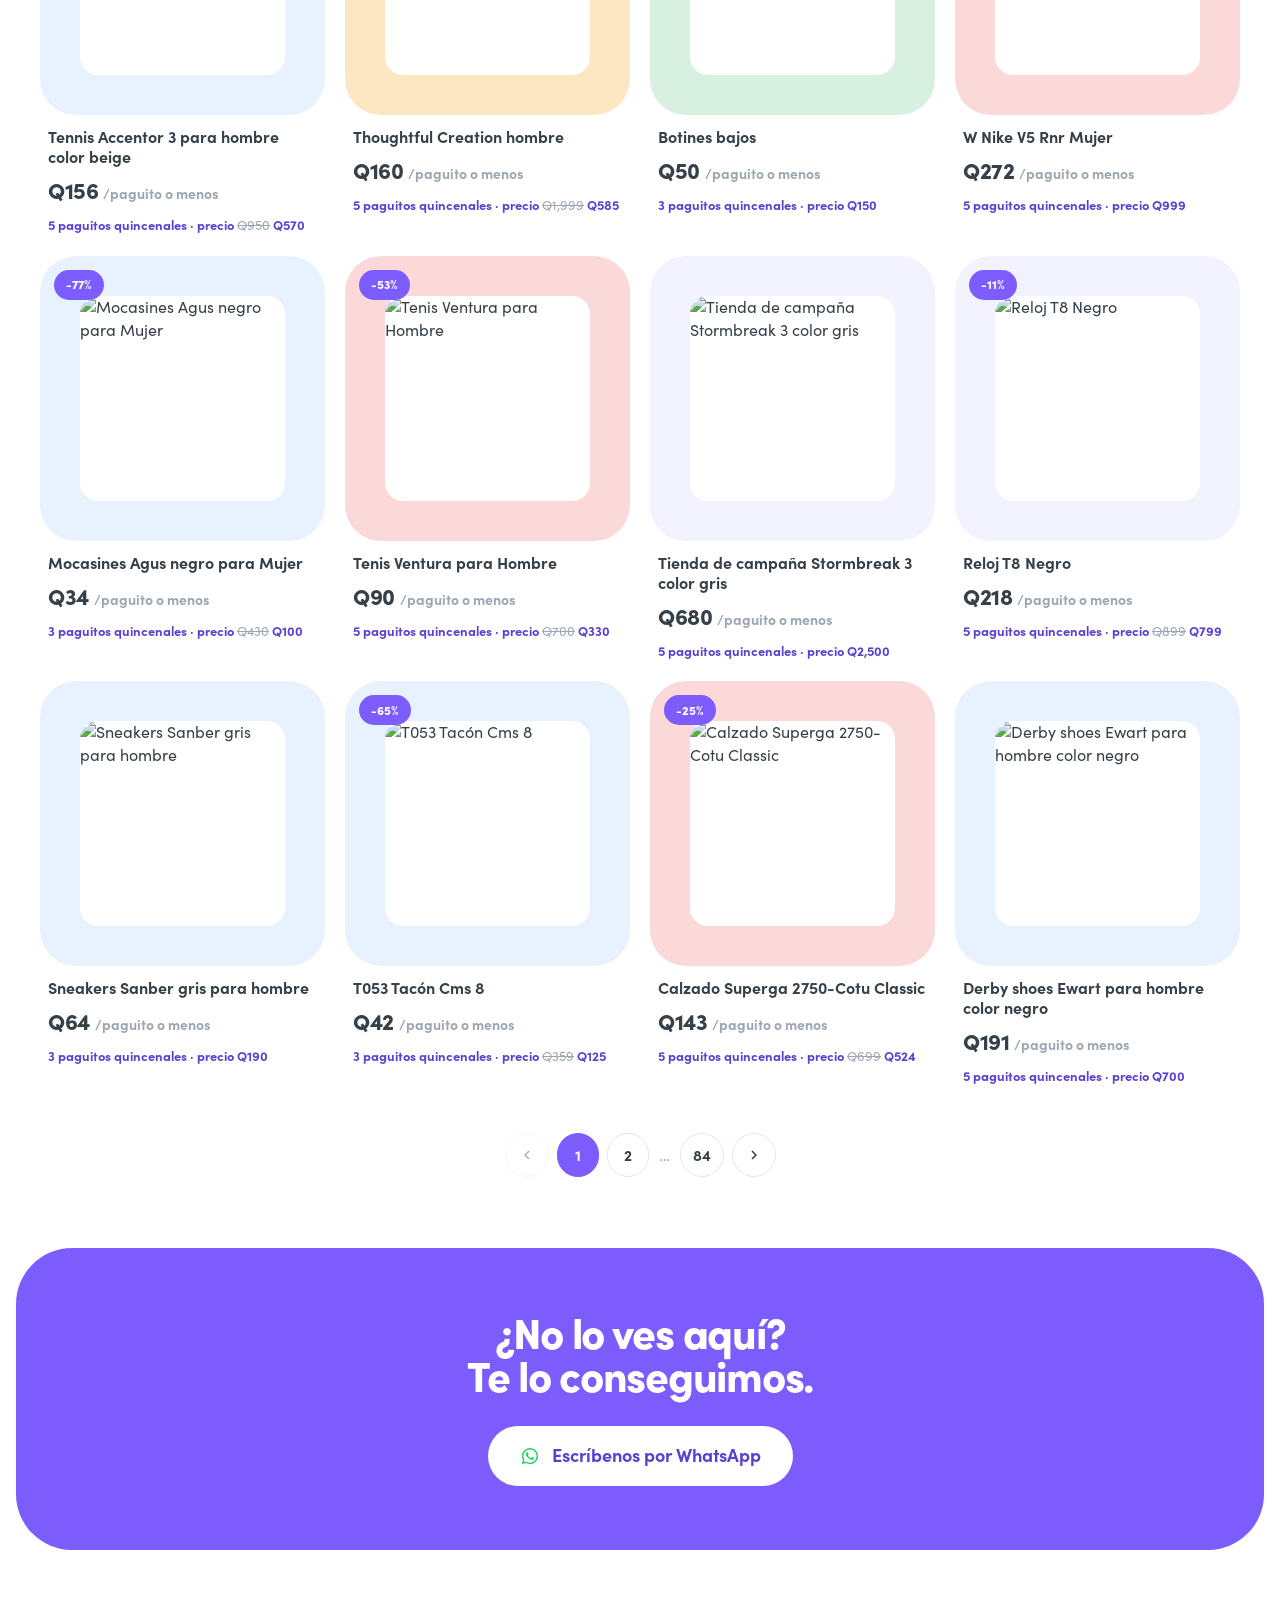
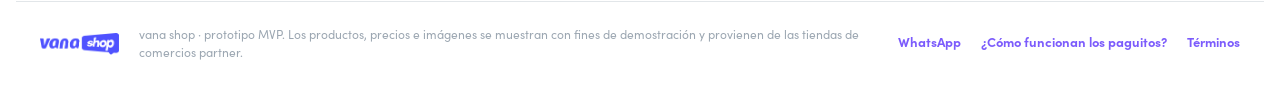
==== commit 2185c562: "Catalogo 10x: 2,008 productos de los 14 comercios Shopify que mandan links (base del ingeniero)" ====
--- a/index.html
+++ b/index.html
@@ -24,9 +24,9 @@
   <meta name="twitter:image" content="https://shop.vana.gt/assets/img/social-share.jpg?v=1">
 
   <link rel="icon" type="image/png" sizes="32x32" href="assets/img/favicon-32.png">
-  <link rel="apple-touch-icon" sizes="180x180" href="assets/img/favicon-180.png?v=73">
+  <link rel="apple-touch-icon" sizes="180x180" href="assets/img/favicon-180.png?v=75">
   <link rel="preload" as="image" href="assets/img/hero-sky.jpg" imagesrcset="assets/img/hero-sky-sm.jpg 900w, assets/img/hero-sky.jpg 1800w, assets/img/hero-sky-2x.jpg 2800w" imagesizes="100vw">
-  <link rel="stylesheet" href="assets/css/styles.css?v=73">
+  <link rel="stylesheet" href="assets/css/styles.css?v=75">
 </head>
 <body>
 
@@ -135,7 +135,7 @@
 
 <footer class="footer">
   <div class="wrap">
-    <img class="f-logo" src="assets/img/logo-shop.png?v=73" alt="vana shop" width="346" height="96">
+    <img class="f-logo" src="assets/img/logo-shop.png?v=75" alt="vana shop" width="346" height="96">
     <span class="legal">vana shop · prototipo MVP. Los productos, precios e imágenes se muestran con fines de demostración y provienen de las tiendas de comercios partner.</span>
     <nav>
       <a id="footWa" href="#" target="_blank" rel="noopener">WhatsApp</a>
@@ -145,8 +145,8 @@
   </div>
 </footer>
 
-<script src="assets/js/config.js?v=73"></script>
-<script src="assets/js/embed-height.js?v=73"></script>
-<script src="assets/js/catalog.js?v=73"></script>
+<script src="assets/js/config.js?v=75"></script>
+<script src="assets/js/embed-height.js?v=75"></script>
+<script src="assets/js/catalog.js?v=75"></script>
 </body>
 </html>
